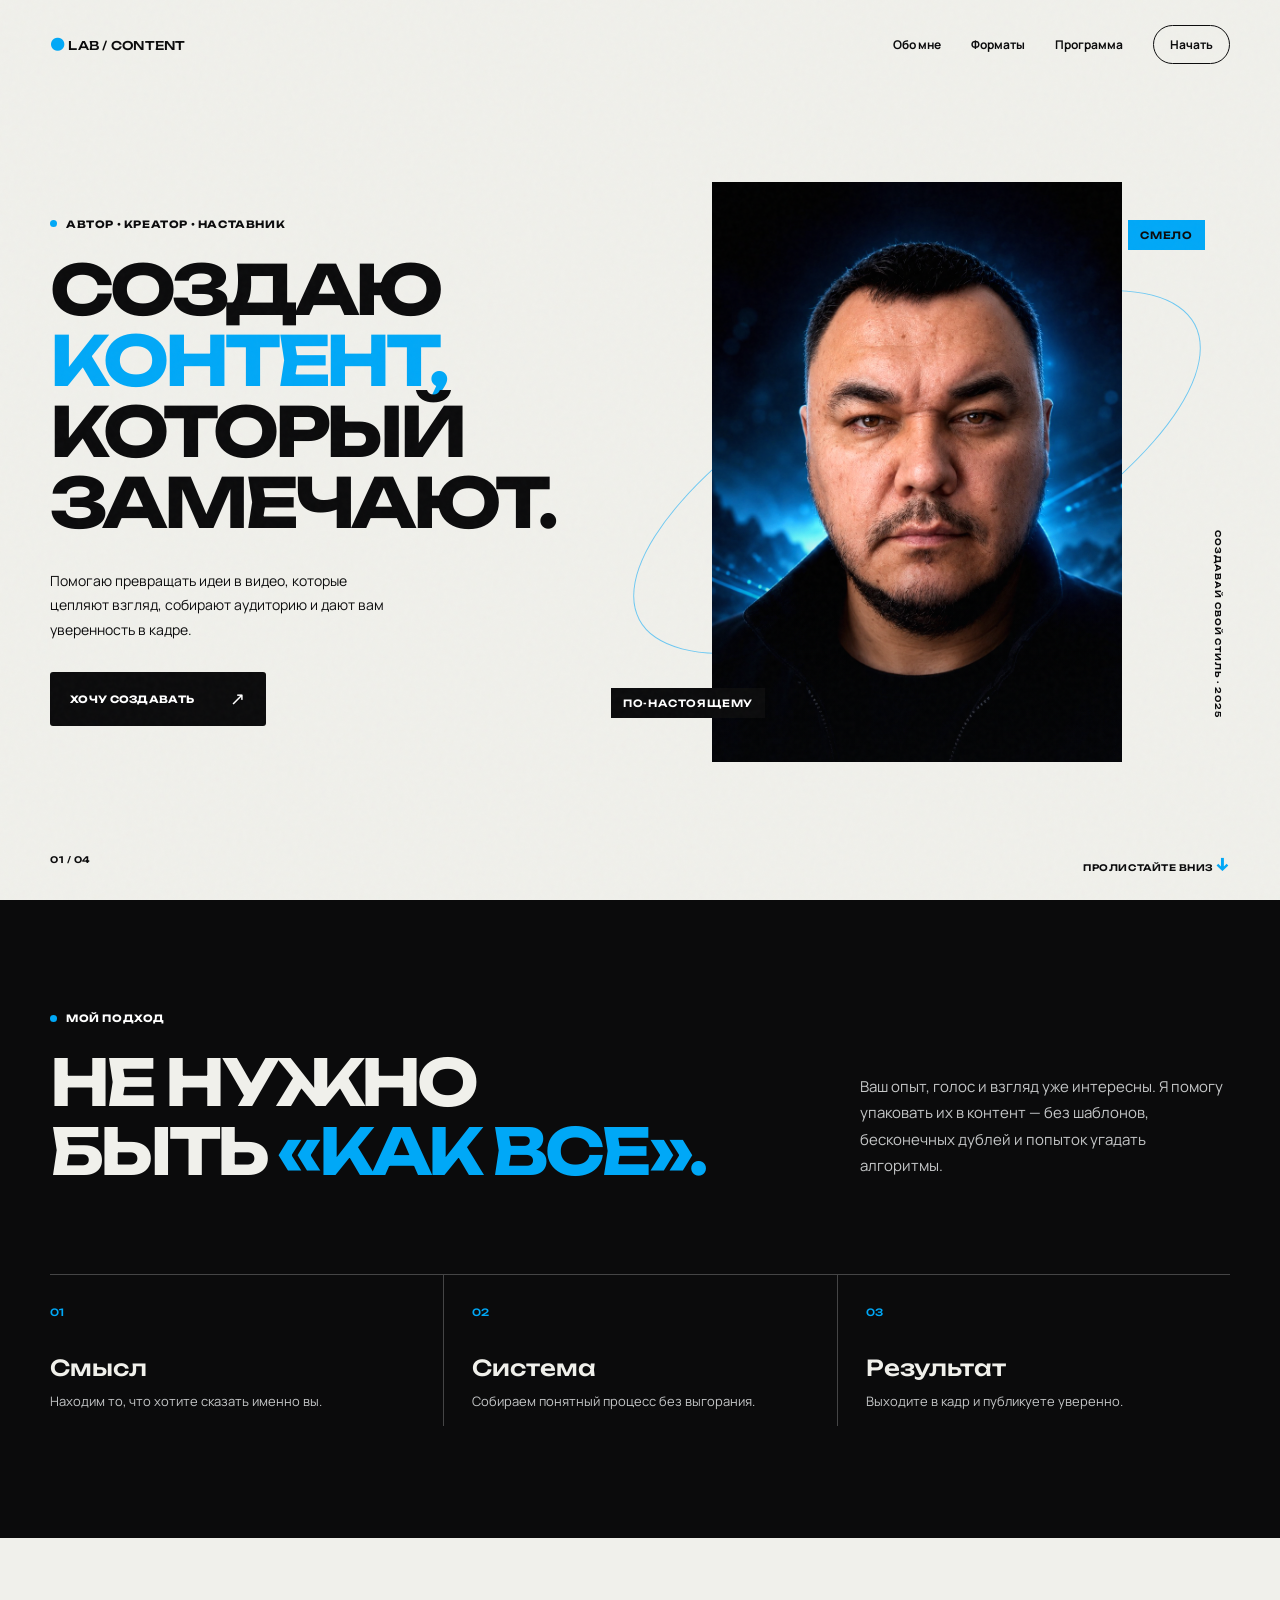
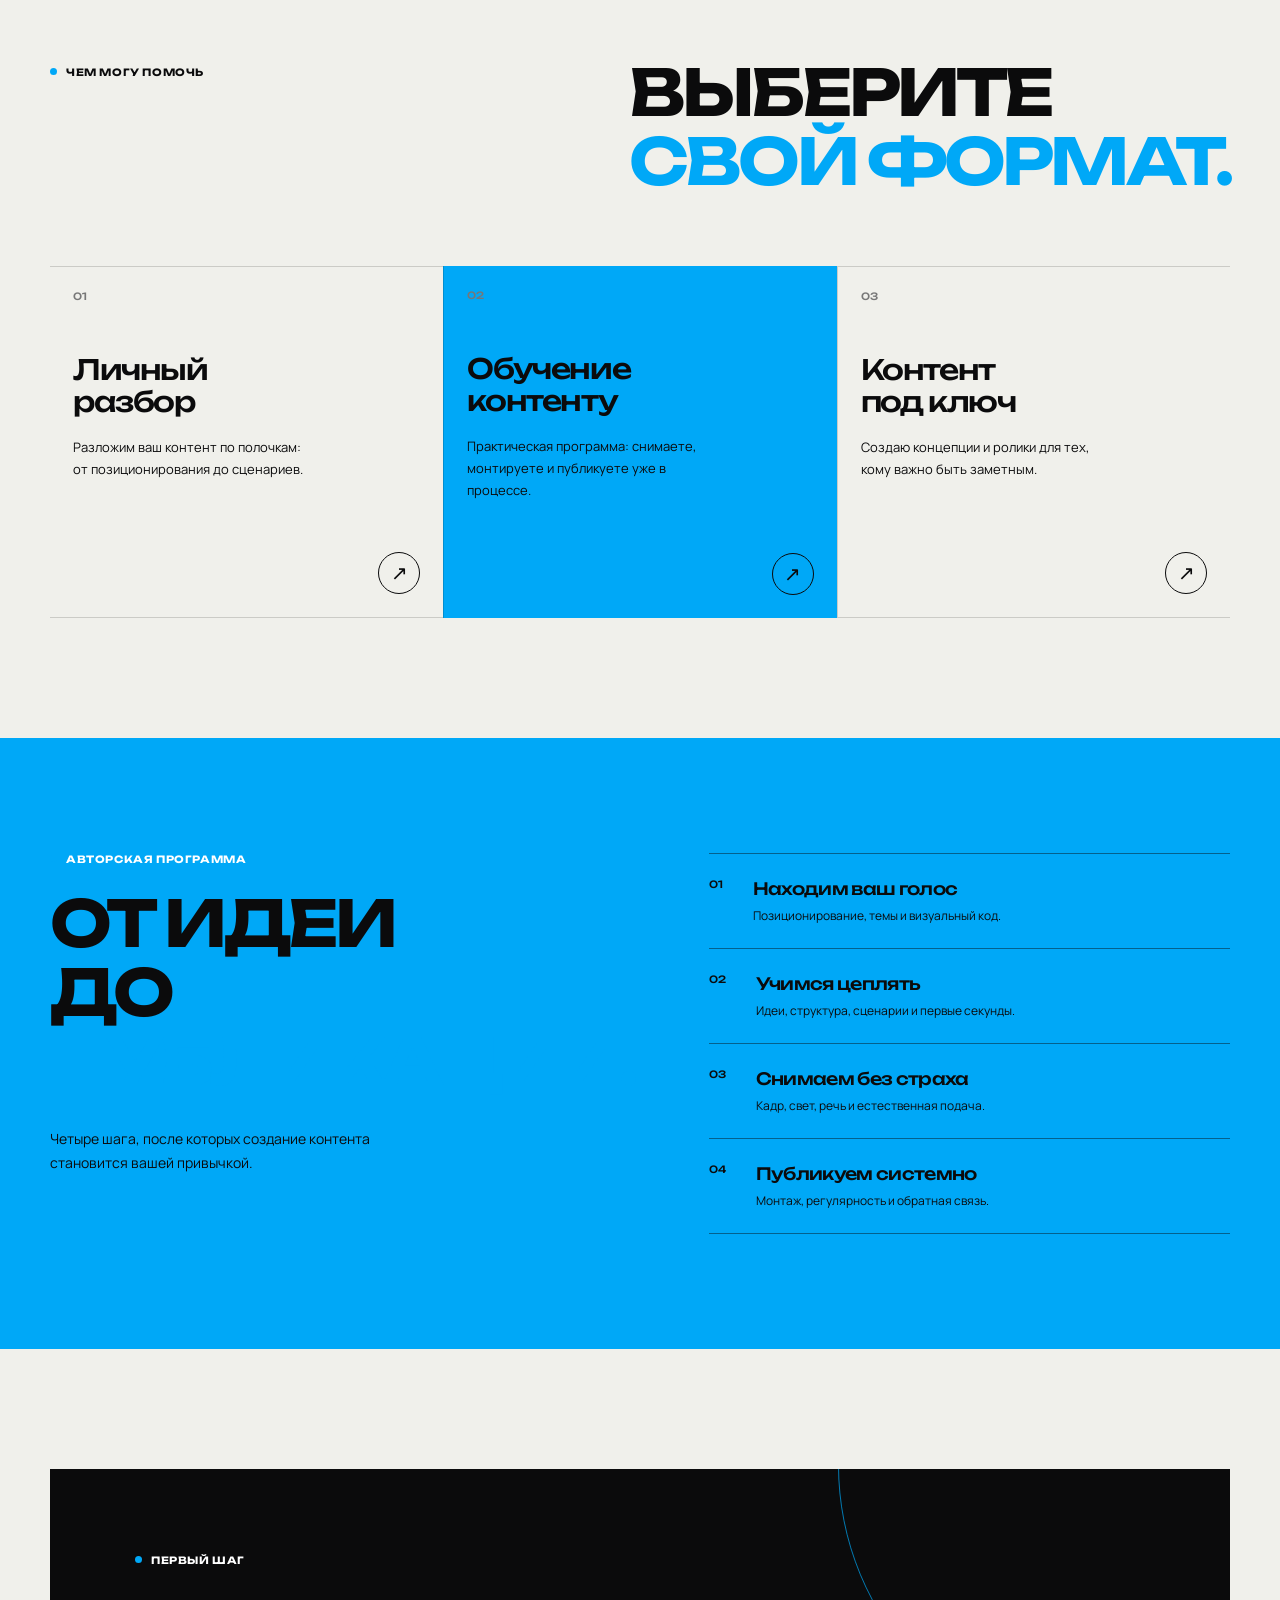
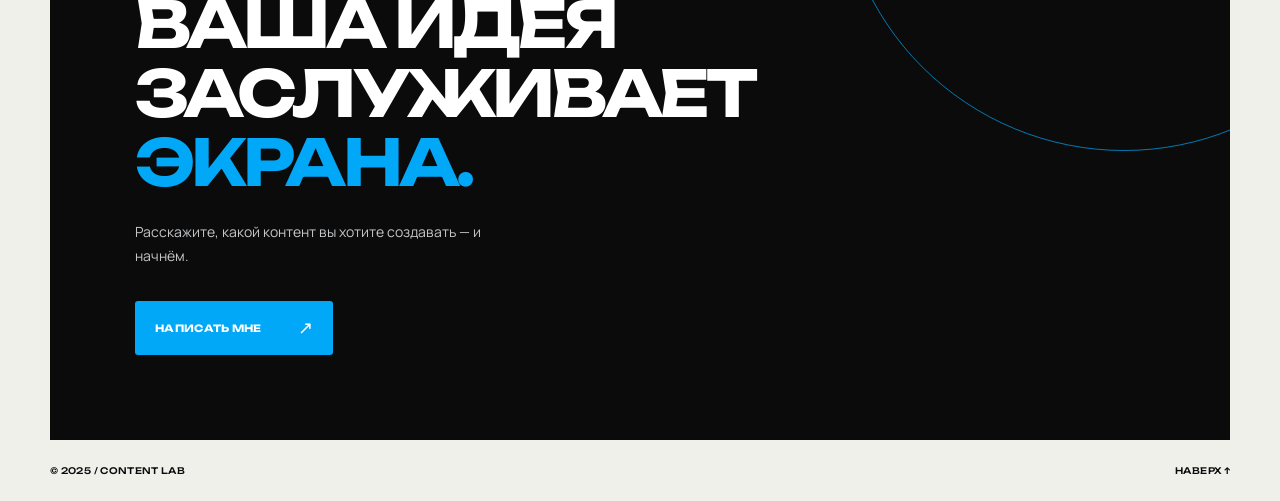
==== index.html @ 4e8f0f8f "Publish content creator landing page" ====
<!doctype html>
<html lang="ru">
  <head>
    <meta charset="UTF-8" />
    <meta name="viewport" content="width=device-width, initial-scale=1.0" />
    <meta name="description" content="Авторский контент и обучение созданию сильных видео." />
    <title>Создаю. Обучаю. Вдохновляю.</title>
    <link rel="preconnect" href="https://fonts.googleapis.com" />
    <link rel="preconnect" href="https://fonts.gstatic.com" crossorigin />
    <link href="https://fonts.googleapis.com/css2?family=Manrope:wght@400;500;600;700;800&family=Unbounded:wght@400;500;600;700&display=swap" rel="stylesheet" />
    <link rel="stylesheet" href="style.css" />
  </head>
  <body>
    <div class="grain"></div>
    <header class="header container">
      <a class="logo" href="#top" aria-label="На главную"><span>●</span> LAB / CONTENT</a>
      <button class="menu-toggle" aria-label="Открыть меню" aria-expanded="false"><i></i><i></i></button>
      <nav class="nav" aria-label="Основная навигация">
        <a href="#about">Обо мне</a>
        <a href="#format">Форматы</a>
        <a href="#program">Программа</a>
        <a class="nav-cta" href="#contact">Начать</a>
      </nav>
    </header>

    <main id="top">
      <section class="hero container">
        <div class="hero-copy reveal">
          <p class="eyebrow"><span></span> Автор • Креатор • Наставник</p>
          <h1>СОЗДАЮ<br /><em>КОНТЕНТ,</em><br />КОТОРЫЙ<br />ЗАМЕЧАЮТ.</h1>
          <p class="hero-description">Помогаю превращать идеи в видео, которые цепляют взгляд, собирают аудиторию и дают вам уверенность в кадре.</p>
          <a class="button" href="#contact">Хочу создавать <b>↗</b></a>
        </div>
        <div class="hero-visual reveal">
          <div class="orbit orbit-one"></div><div class="orbit orbit-two"></div>
          <div class="portrait-frame"><img src="assets/portrait.jpg" alt="Портрет автора курса" /></div>
          <div class="hero-tag tag-top">СМЕЛО</div>
          <div class="hero-tag tag-bottom">ПО-НАСТОЯЩЕМУ</div>
          <p class="vertical-note">СОЗДАВАЙ СВОЙ СТИЛЬ · 2025</p>
        </div>
        <div class="hero-bottom reveal"><span>01 / 04</span><span>ПРОЛИСТАЙТЕ ВНИЗ <b>↓</b></span></div>
      </section>

      <section class="statement" id="about">
        <div class="container">
          <p class="eyebrow light"><span></span> Мой подход</p>
          <div class="statement-grid">
            <h2>НЕ НУЖНО<br />БЫТЬ <i>«КАК ВСЕ».</i></h2>
            <p>Ваш опыт, голос и взгляд уже интересны. Я помогу упаковать их в контент — без шаблонов, бесконечных дублей и попыток угадать алгоритмы.</p>
          </div>
          <div class="values">
            <div><b>01</b><h3>Смысл</h3><p>Находим то, что хотите сказать именно вы.</p></div>
            <div><b>02</b><h3>Система</h3><p>Собираем понятный процесс без выгорания.</p></div>
            <div><b>03</b><h3>Результат</h3><p>Выходите в кадр и публикуете уверенно.</p></div>
          </div>
        </div>
      </section>

      <section class="formats container" id="format">
        <div class="section-heading reveal"><p class="eyebrow"><span></span> Чем могу помочь</p><h2>ВЫБЕРИТЕ<br /><i>СВОЙ ФОРМАТ.</i></h2></div>
        <div class="format-list">
          <article class="format-card reveal"><span>01</span><h3>Личный<br />разбор</h3><p>Разложим ваш контент по полочкам: от позиционирования до сценариев.</p><a href="#contact" aria-label="Узнать о личном разборе">↗</a></article>
          <article class="format-card featured reveal"><span>02</span><h3>Обучение<br />контенту</h3><p>Практическая программа: снимаете, монтируете и публикуете уже в процессе.</p><a href="#contact" aria-label="Узнать об обучении">↗</a></article>
          <article class="format-card reveal"><span>03</span><h3>Контент<br />под ключ</h3><p>Создаю концепции и ролики для тех, кому важно быть заметным.</p><a href="#contact" aria-label="Узнать о создании контента">↗</a></article>
        </div>
      </section>

      <section class="program" id="program">
        <div class="container program-wrap">
          <div class="program-title reveal"><p class="eyebrow light"><span></span> Авторская программа</p><h2>ОТ ИДЕИ<br />ДО <i>ПУБЛИКАЦИИ.</i></h2><p>Четыре шага, после которых создание контента становится вашей привычкой.</p></div>
          <ol class="steps reveal">
            <li><b>01</b><div><h3>Находим ваш голос</h3><p>Позиционирование, темы и визуальный код.</p></div></li>
            <li><b>02</b><div><h3>Учимся цеплять</h3><p>Идеи, структура, сценарии и первые секунды.</p></div></li>
            <li><b>03</b><div><h3>Снимаем без страха</h3><p>Кадр, свет, речь и естественная подача.</p></div></li>
            <li><b>04</b><div><h3>Публикуем системно</h3><p>Монтаж, регулярность и обратная связь.</p></div></li>
          </ol>
        </div>
      </section>

      <section class="contact container" id="contact">
        <div class="contact-card reveal">
          <p class="eyebrow light"><span></span> Первый шаг</p>
          <h2>ВАША ИДЕЯ<br />ЗАСЛУЖИВАЕТ<br /><i>ЭКРАНА.</i></h2>
          <p>Расскажите, какой контент вы хотите создавать — и начнём.</p>
          <a class="button button-light" href="mailto:hello@example.com?subject=Хочу%20создавать%20контент">Написать мне <b>↗</b></a>
        </div>
        <footer><span>© 2025 / CONTENT LAB</span><a href="#top">НАВЕРХ ↑</a></footer>
      </section>
    </main>
    <script src="script.js"></script>
  </body>
</html>
---- style.css ----
:root{--ink:#0b0b0c;--paper:#f0f0eb;--blue:#00a8f7;--line:rgba(11,11,12,.16)}*{box-sizing:border-box}html{scroll-behavior:smooth}body{margin:0;background:var(--paper);color:var(--ink);font-family:Manrope,Arial,sans-serif}.container{width:min(1180px,calc(100% - 56px));margin:auto}.grain{position:fixed;inset:0;pointer-events:none;opacity:.22;z-index:10;background-image:url("data:image/svg+xml,%3Csvg viewBox='0 0 180 180' xmlns='http://www.w3.org/2000/svg'%3E%3Cfilter id='n'%3E%3CfeTurbulence type='fractalNoise' baseFrequency='.9' numOctaves='4' stitchTiles='stitch'/%3E%3C/filter%3E%3Crect width='100%25' height='100%25' filter='url(%23n)' opacity='.12'/%3E%3C/svg%3E")}.header{height:88px;display:flex;align-items:center;justify-content:space-between;position:relative;z-index:5}.logo{font:500 12px Unbounded,sans-serif;letter-spacing:.02em;color:inherit;text-decoration:none}.logo span{color:var(--blue);font-size:18px;vertical-align:-1px}.nav{display:flex;align-items:center;gap:30px}.nav a{font-size:12px;color:var(--ink);text-decoration:none;font-weight:700}.nav-cta{border:1px solid var(--ink);padding:10px 16px;border-radius:50px}.menu-toggle{display:none}.hero{min-height:calc(100vh - 88px);position:relative;display:grid;grid-template-columns:.94fr 1.06fr;align-items:center;padding:50px 0 94px;overflow:hidden}.eyebrow{font:700 10px Unbounded,sans-serif;letter-spacing:.06em;margin:0 0 24px;text-transform:uppercase;display:flex;align-items:center;gap:9px}.eyebrow span{display:block;width:7px;height:7px;border-radius:50%;background:var(--blue)}h1,h2,h3,p{margin-top:0}h1,h2{font-family:Unbounded,sans-serif;letter-spacing:-.06em}h1{font-size:clamp(43px,5.35vw,79px);line-height:1.04;margin:0}em,i{font-style:normal;color:var(--blue)}.hero-description{max-width:350px;font-size:14px;line-height:1.75;margin:30px 0}.button{display:inline-flex;gap:36px;align-items:center;padding:16px 20px;border-radius:3px;background:var(--ink);color:white;text-decoration:none;text-transform:uppercase;font:700 10px Unbounded,sans-serif;letter-spacing:.03em;transition:transform .2s,background .2s}.button:hover{transform:translateY(-3px);background:var(--blue)}.button b{font-size:18px;font-family:Arial;font-weight:400}.hero-visual{height:min(640px,70vh);min-height:490px;position:relative;display:flex;justify-content:center;align-items:center}.portrait-frame{height:92%;width:min(410px,80%);position:relative;overflow:hidden;background:#0c1725;z-index:1}.portrait-frame:after{content:"";position:absolute;inset:0;background:linear-gradient(180deg,transparent 58%,rgba(7,9,13,.45))}.portrait-frame img{width:100%;height:100%;object-fit:cover;object-position:center top;filter:saturate(.98) contrast(1.06)}.orbit{position:absolute;border:1px solid rgba(0,168,247,.55);border-radius:50%;transform:rotate(-28deg)}.orbit-one{width:630px;height:240px}.orbit-two{width:520px;height:180px;transform:rotate(58deg);opacity:.5}.hero-tag{position:absolute;font:600 10px Unbounded,sans-serif;letter-spacing:.08em;padding:9px 12px;background:var(--blue);z-index:2}.tag-top{top:10%;right:4%}.tag-bottom{bottom:11%;left:1%;background:var(--ink);color:white}.vertical-note{writing-mode:vertical-rl;position:absolute;right:-1px;bottom:11%;font:600 8px Unbounded,sans-serif;letter-spacing:.12em}.hero-bottom{position:absolute;bottom:25px;left:0;right:0;display:flex;justify-content:space-between;font:600 9px Unbounded,sans-serif;letter-spacing:.06em}.hero-bottom b{color:var(--blue);font-size:17px}.statement{background:var(--ink);color:var(--paper);padding:112px 0}.light{color:white}.statement-grid{display:grid;grid-template-columns:1.35fr .65fr;align-items:end;gap:40px}.statement h2,.section-heading h2,.program h2,.contact h2{font-size:clamp(34px,5vw,68px);line-height:1.08;margin:0}.statement-grid>p{max-width:380px;font-size:15px;line-height:1.75;margin-bottom:7px;color:#c4c6c7}.values{display:grid;grid-template-columns:repeat(3,1fr);margin-top:88px;border-top:1px solid rgba(255,255,255,.24)}.values>div{padding:24px 28px 0 0}.values>div+div{border-left:1px solid rgba(255,255,255,.24);padding-left:28px}.values b{font:500 10px Unbounded,sans-serif;color:var(--blue)}.values h3{font:500 22px Unbounded,sans-serif;margin:33px 0 10px}.values p{font-size:13px;line-height:1.65;color:#c4c6c7}.formats{padding:120px 0}.section-heading{display:flex;justify-content:space-between;align-items:start}.section-heading .eyebrow{margin-top:8px}.format-list{display:grid;grid-template-columns:repeat(3,1fr);margin-top:70px;border-top:1px solid var(--line);border-bottom:1px solid var(--line)}.format-card{min-height:350px;padding:23px;display:flex;flex-direction:column;position:relative}.format-card+.format-card{border-left:1px solid var(--line)}.format-card span{font:500 10px Unbounded,sans-serif;color:#777}.format-card h3{font:500 28px Unbounded,sans-serif;line-height:1.16;margin:52px 0 17px;letter-spacing:-.05em}.format-card p{font-size:13px;line-height:1.7;max-width:245px}.format-card a{margin-top:auto;margin-left:auto;width:42px;height:42px;border:1px solid var(--ink);border-radius:50%;display:grid;place-items:center;color:inherit;text-decoration:none;font-size:20px;transition:.2s}.format-card a:hover{background:var(--blue);border-color:var(--blue);color:white}.format-card.featured{background:var(--blue);margin:-1px 0}.program{background:var(--blue);padding:115px 0}.program-wrap{display:grid;grid-template-columns:.8fr 1.2fr;gap:75px}.program-title>p:last-child{font-size:14px;line-height:1.7;max-width:380px;margin:31px 0 0}.steps{list-style:none;padding:0;margin:0;border-top:1px solid rgba(11,11,12,.45)}.steps li{display:flex;gap:30px;padding:24px 0;border-bottom:1px solid rgba(11,11,12,.45)}.steps b{font:500 10px Unbounded,sans-serif}.steps h3{font:500 17px Unbounded,sans-serif;margin:0 0 8px;letter-spacing:-.04em}.steps p{font-size:12px;margin:0}.contact{padding:120px 0 25px}.contact-card{background:var(--ink);color:white;padding:clamp(34px,7vw,85px);min-height:520px;position:relative;overflow:hidden}.contact-card:after{content:"";position:absolute;width:570px;height:570px;border:1px solid rgba(0,168,247,.7);border-radius:50%;right:-180px;top:-290px}.contact-card h2{position:relative;z-index:1;margin:0 0 23px}.contact-card>p:not(.eyebrow){position:relative;z-index:1;max-width:350px;color:#c4c6c7;font-size:14px;line-height:1.7}.button-light{position:relative;z-index:1;background:var(--blue);margin-top:19px}.button-light:hover{background:white;color:var(--ink)}footer{display:flex;justify-content:space-between;padding-top:25px;font:500 9px Unbounded,sans-serif;letter-spacing:.04em}footer a{color:inherit;text-decoration:none}.reveal{opacity:0;transform:translateY(18px);transition:opacity .7s ease,transform .7s ease}.reveal.visible{opacity:1;transform:none}
@media(max-width:750px){.container{width:min(100% - 36px,560px)}.header{height:70px}.nav{position:absolute;top:63px;right:0;padding:18px;background:var(--paper);display:none;flex-direction:column;align-items:stretch;gap:19px;border:1px solid var(--line)}.nav.open{display:flex}.menu-toggle{display:flex;width:39px;height:39px;border:1px solid var(--ink);background:transparent;border-radius:50%;align-items:center;justify-content:center;gap:4px;flex-direction:column}.menu-toggle i{width:14px;height:1px;background:var(--ink)}.hero{grid-template-columns:1fr;padding:37px 0 75px;gap:26px;min-height:auto}.hero-copy{position:relative;z-index:1}.hero-description{font-size:13px;margin:20px 0}.hero-visual{height:440px;min-height:0}.portrait-frame{width:82%;height:100%}.orbit-one{width:430px;height:180px}.orbit-two{width:370px;height:150px}.tag-top{top:4%;right:0}.tag-bottom{left:0;bottom:12%}.hero-bottom{bottom:19px}.statement{padding:70px 0}.statement-grid,.program-wrap{grid-template-columns:1fr;gap:25px}.values{grid-template-columns:1fr;margin-top:45px}.values>div,.values>div+div{padding:20px 0;border-left:0;border-bottom:1px solid rgba(255,255,255,.24)}.values h3{margin:17px 0 6px}.formats{padding:75px 0}.section-heading{display:block}.format-list{grid-template-columns:1fr;margin-top:38px}.format-card{min-height:270px}.format-card+.format-card{border-left:0;border-top:1px solid var(--line)}.format-card h3{margin:32px 0 12px}.program{padding:75px 0}.program-wrap{gap:45px}.contact{padding:75px 0 22px}.contact-card{min-height:460px;padding:38px 27px}.contact-card:after{right:-280px;top:-265px}footer{font-size:7px}.vertical-note{right:-4px}.eyebrow{font-size:8px}}
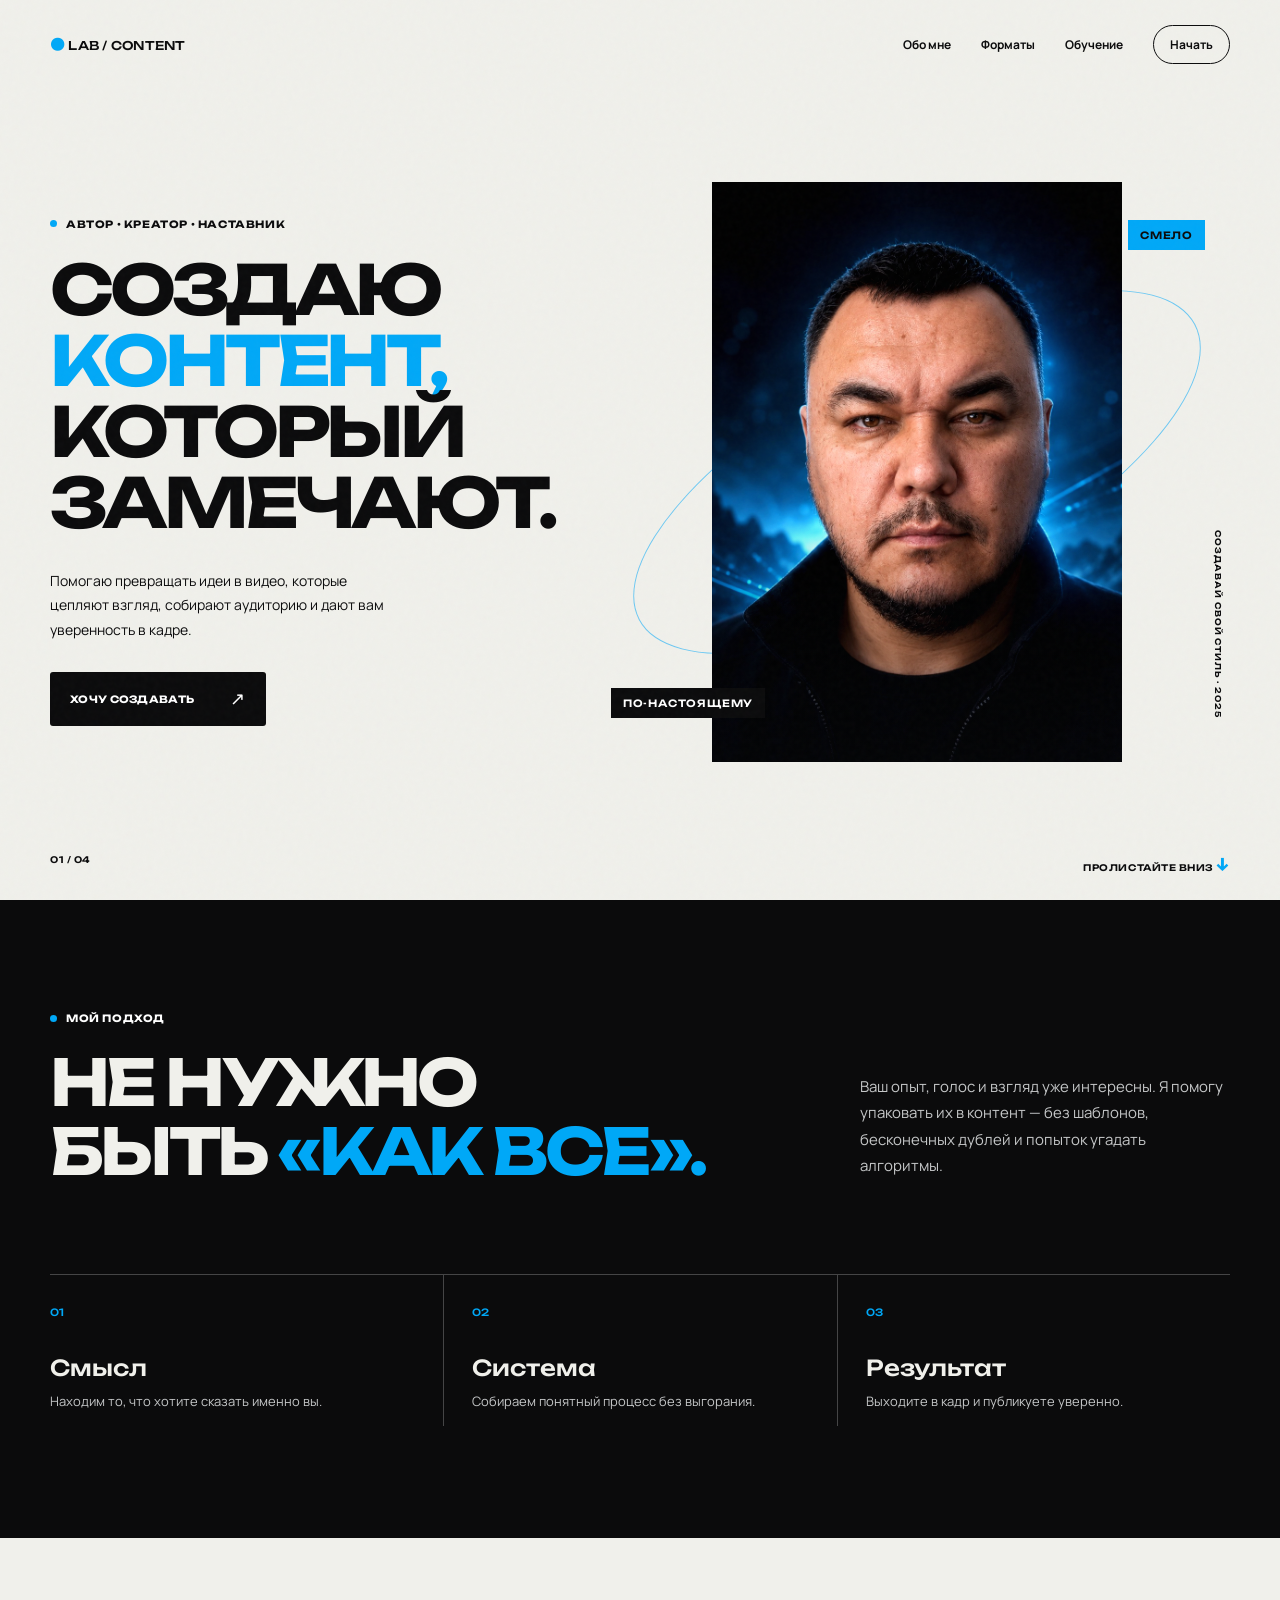
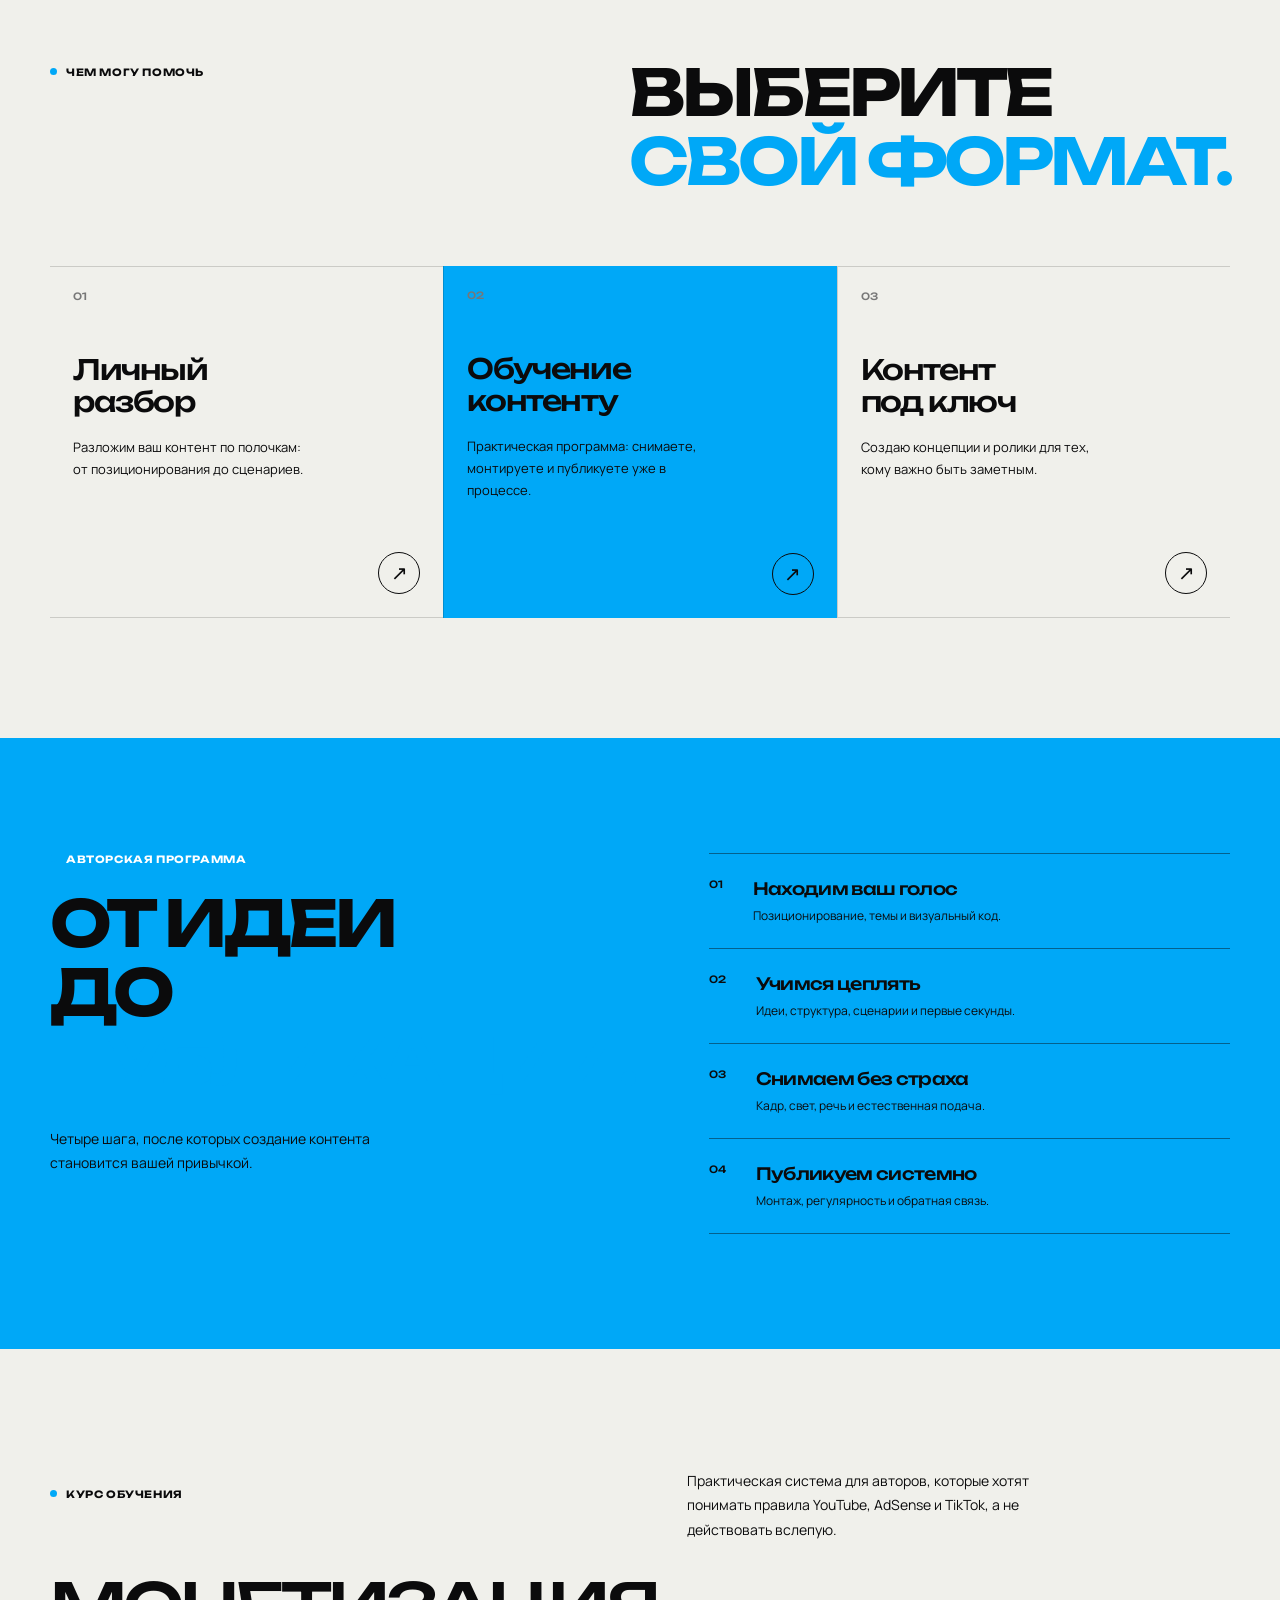
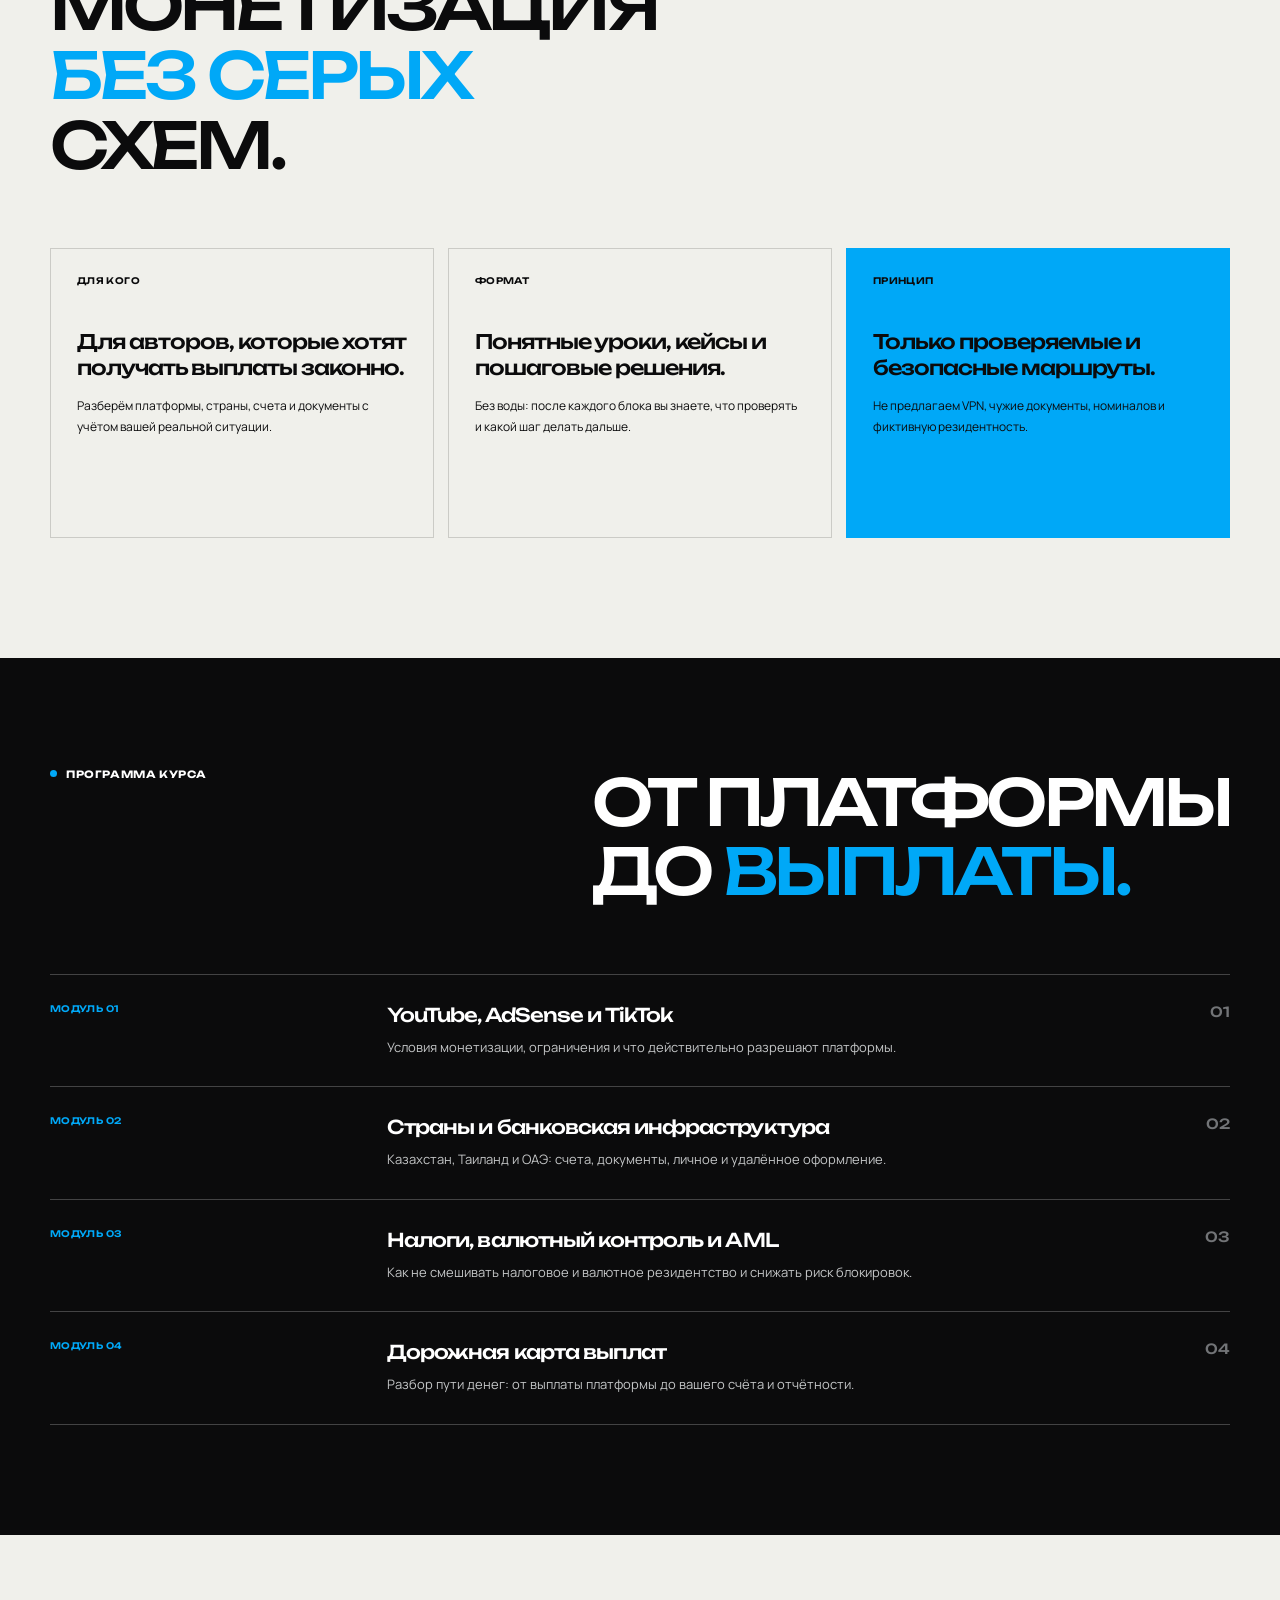
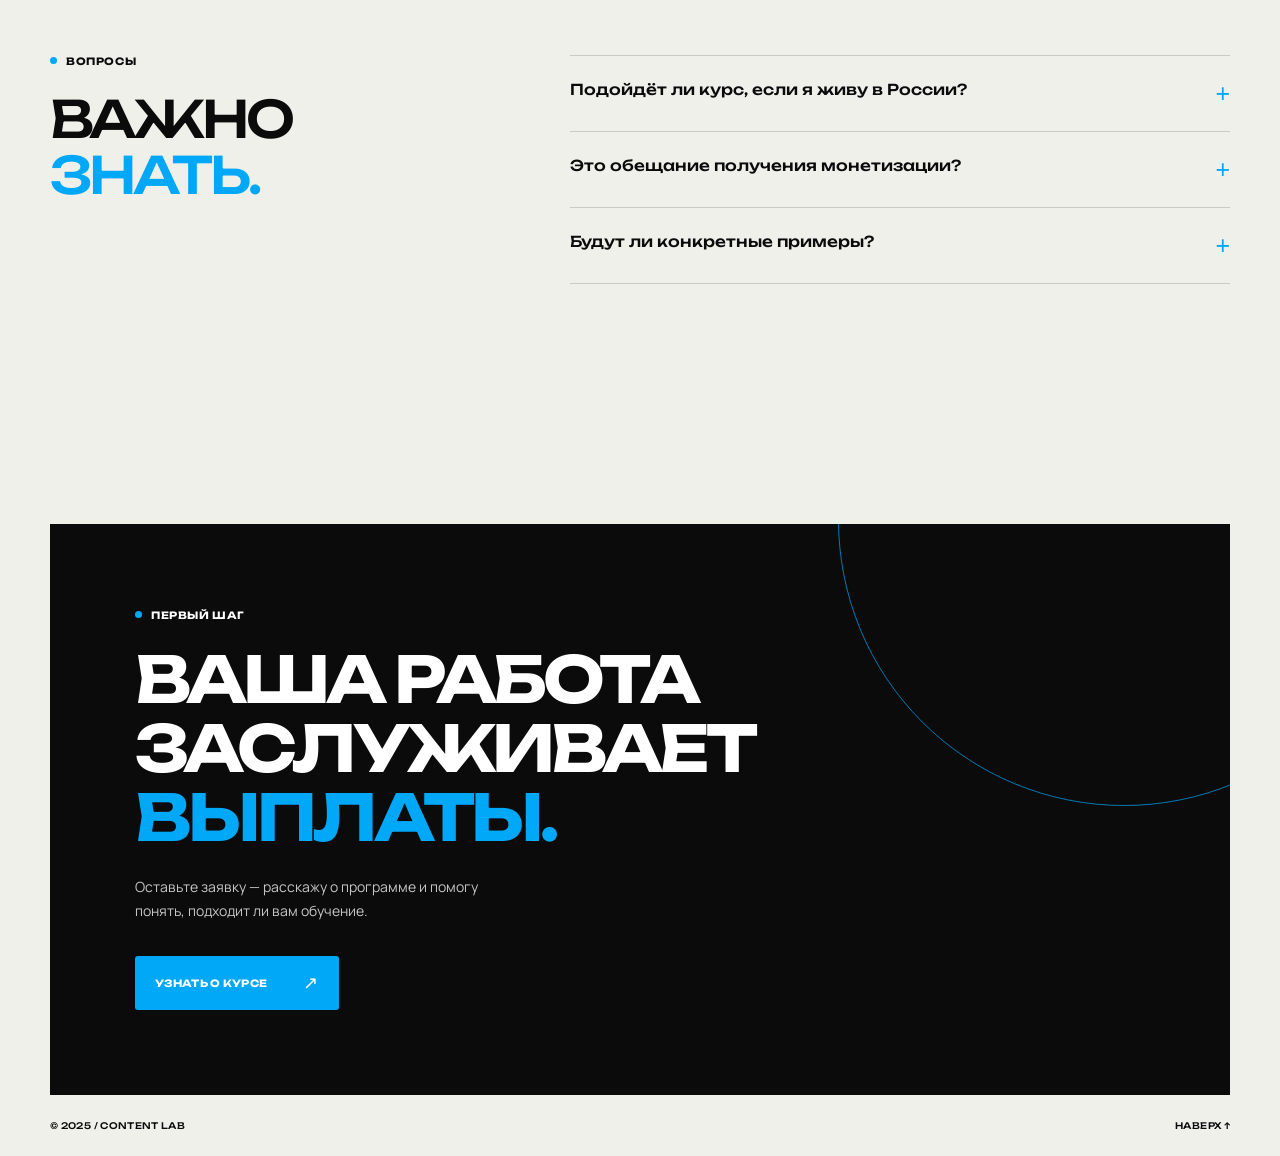
==== commit 29fc0743: "Add course curriculum sections" ====
--- a/index.html
+++ b/index.html
@@ -9,6 +9,7 @@
     <link rel="preconnect" href="https://fonts.gstatic.com" crossorigin />
     <link href="https://fonts.googleapis.com/css2?family=Manrope:wght@400;500;600;700;800&family=Unbounded:wght@400;500;600;700&display=swap" rel="stylesheet" />
     <link rel="stylesheet" href="style.css" />
+    <link rel="stylesheet" href="course.css" />
   </head>
   <body>
     <div class="grain"></div>
@@ -18,7 +19,7 @@
       <nav class="nav" aria-label="Основная навигация">
         <a href="#about">Обо мне</a>
         <a href="#format">Форматы</a>
-        <a href="#program">Программа</a>
+        <a href="#learning">Обучение</a>
         <a class="nav-cta" href="#contact">Начать</a>
       </nav>
     </header>
@@ -77,12 +78,34 @@
         </div>
       </section>
 
+      <section class="learning container" id="learning">
+        <div class="learning-intro reveal"><p class="eyebrow"><span></span> Курс обучения</p><h2>МОНЕТИЗАЦИЯ<br /><i>БЕЗ СЕРЫХ</i><br />СХЕМ.</h2><p>Практическая система для авторов, которые хотят понимать правила YouTube, AdSense и TikTok, а не действовать вслепую.</p></div>
+        <div class="learning-grid">
+          <article class="learning-card reveal"><span>ДЛЯ КОГО</span><h3>Для авторов, которые хотят получать выплаты законно.</h3><p>Разберём платформы, страны, счета и документы с учётом вашей реальной ситуации.</p></article>
+          <article class="learning-card reveal"><span>ФОРМАТ</span><h3>Понятные уроки, кейсы и пошаговые решения.</h3><p>Без воды: после каждого блока вы знаете, что проверять и какой шаг делать дальше.</p></article>
+          <article class="learning-card accent reveal"><span>ПРИНЦИП</span><h3>Только проверяемые и безопасные маршруты.</h3><p>Не предлагаем VPN, чужие документы, номиналов и фиктивную резидентность.</p></article>
+        </div>
+      </section>
+
+      <section class="modules"><div class="container"><div class="modules-head reveal"><p class="eyebrow light"><span></span> Программа курса</p><h2>ОТ ПЛАТФОРМЫ<br />ДО <i>ВЫПЛАТЫ.</i></h2></div><div class="modules-list reveal">
+        <article><b>МОДУЛЬ 01</b><div><h3>YouTube, AdSense и TikTok</h3><p>Условия монетизации, ограничения и что действительно разрешают платформы.</p></div><span>01</span></article>
+        <article><b>МОДУЛЬ 02</b><div><h3>Страны и банковская инфраструктура</h3><p>Казахстан, Таиланд и ОАЭ: счета, документы, личное и удалённое оформление.</p></div><span>02</span></article>
+        <article><b>МОДУЛЬ 03</b><div><h3>Налоги, валютный контроль и AML</h3><p>Как не смешивать налоговое и валютное резидентство и снижать риск блокировок.</p></div><span>03</span></article>
+        <article><b>МОДУЛЬ 04</b><div><h3>Дорожная карта выплат</h3><p>Разбор пути денег: от выплаты платформы до вашего счёта и отчётности.</p></div><span>04</span></article>
+      </div></div></section>
+
+      <section class="faq container"><div class="faq-head reveal"><p class="eyebrow"><span></span> Вопросы</p><h2>ВАЖНО<br /><i>ЗНАТЬ.</i></h2></div><div class="faq-list reveal">
+        <details><summary>Подойдёт ли курс, если я живу в России?<b>+</b></summary><p>Да. Отдельно рассматриваем требования российских налоговых и валютных правил, а также законные зарубежные варианты.</p></details>
+        <details><summary>Это обещание получения монетизации?<b>+</b></summary><p>Нет. Решение о доступе к программам принимает платформа. Курс даёт проверенную систему выбора и оформления законной инфраструктуры.</p></details>
+        <details><summary>Будут ли конкретные примеры?<b>+</b></summary><p>Да: разберём практический путь выплаты, комиссии, налоги, требования банков и точки контроля рисков.</p></details>
+      </div></section>
+
       <section class="contact container" id="contact">
         <div class="contact-card reveal">
           <p class="eyebrow light"><span></span> Первый шаг</p>
-          <h2>ВАША ИДЕЯ<br />ЗАСЛУЖИВАЕТ<br /><i>ЭКРАНА.</i></h2>
-          <p>Расскажите, какой контент вы хотите создавать — и начнём.</p>
-          <a class="button button-light" href="mailto:hello@example.com?subject=Хочу%20создавать%20контент">Написать мне <b>↗</b></a>
+          <h2>ВАША РАБОТА<br />ЗАСЛУЖИВАЕТ<br /><i>ВЫПЛАТЫ.</i></h2>
+          <p>Оставьте заявку — расскажу о программе и помогу понять, подходит ли вам обучение.</p>
+          <a class="button button-light" href="mailto:hello@example.com?subject=Хочу%20на%20курс">Узнать о курсе <b>↗</b></a>
         </div>
         <footer><span>© 2025 / CONTENT LAB</span><a href="#top">НАВЕРХ ↑</a></footer>
       </section>
--- a/course.css
+++ b/course.css
@@ -0,0 +1 @@
+.learning{padding:120px 0}.learning-intro{display:grid;grid-template-columns:1fr 1fr;gap:30px}.learning-intro h2{grid-row:2;font:500 clamp(34px,5vw,68px)/1.08 Unbounded,sans-serif;letter-spacing:-.06em;margin:0}.learning-intro>p:last-child{align-self:end;max-width:390px;font-size:14px;line-height:1.75;margin:0}.learning-grid{display:grid;grid-template-columns:repeat(3,1fr);gap:14px;margin-top:68px}.learning-card{padding:26px;min-height:290px;border:1px solid var(--line);display:flex;flex-direction:column}.learning-card span,.modules-list article>b{font:600 9px Unbounded,sans-serif;letter-spacing:.04em}.learning-card h3{font:500 20px/1.32 Unbounded,sans-serif;letter-spacing:-.05em;margin:43px 0 15px}.learning-card p{font-size:12px;line-height:1.7;margin:0}.learning-card.accent{background:var(--blue);border-color:var(--blue)}.modules{padding:110px 0;background:var(--ink);color:white}.modules-head{display:flex;align-items:start;justify-content:space-between}.modules-head h2{font:500 clamp(34px,5vw,68px)/1.08 Unbounded,sans-serif;letter-spacing:-.06em;margin:0}.modules-list{margin-top:68px;border-top:1px solid rgba(255,255,255,.23)}.modules-list article{display:grid;grid-template-columns:.55fr 1.25fr .2fr;gap:28px;padding:28px 0;border-bottom:1px solid rgba(255,255,255,.23)}.modules-list article>b{color:var(--blue)}.modules-list h3{font:500 19px Unbounded,sans-serif;letter-spacing:-.05em;margin:0 0 10px}.modules-list p{font-size:13px;line-height:1.65;color:#c4c6c7;margin:0}.modules-list article>span{font:500 14px Unbounded,sans-serif;color:#727477;text-align:right}.faq{padding:120px 0;display:grid;grid-template-columns:.8fr 1.2fr;gap:80px}.faq-head h2{font:500 clamp(31px,4vw,55px)/1.1 Unbounded,sans-serif;letter-spacing:-.06em;margin:0}.faq-list{border-top:1px solid var(--line)}.faq details{border-bottom:1px solid var(--line);padding:23px 0}.faq summary{cursor:pointer;list-style:none;display:flex;justify-content:space-between;gap:15px;font:500 15px/1.45 Unbounded,sans-serif}.faq summary::-webkit-details-marker{display:none}.faq summary b{font:400 25px Arial;color:var(--blue);transition:transform .2s}.faq details[open] summary b{transform:rotate(45deg)}.faq details p{font-size:13px;line-height:1.7;max-width:530px;margin:16px 35px 2px 0}@media(max-width:750px){.learning,.faq{padding:75px 0}.learning-intro,.faq{grid-template-columns:1fr;gap:25px}.learning-grid{grid-template-columns:1fr;margin-top:38px}.learning-card{min-height:230px}.modules{padding:75px 0}.modules-head{display:block}.modules-list{margin-top:38px}.modules-list article{grid-template-columns:1fr 28px;gap:12px}.modules-list article>b{grid-column:1/-1}.modules-list article>span{grid-column:2;grid-row:2;text-align:right}.modules-list h3{font-size:16px}.faq-list{margin-top:14px}.faq summary{font-size:13px}}
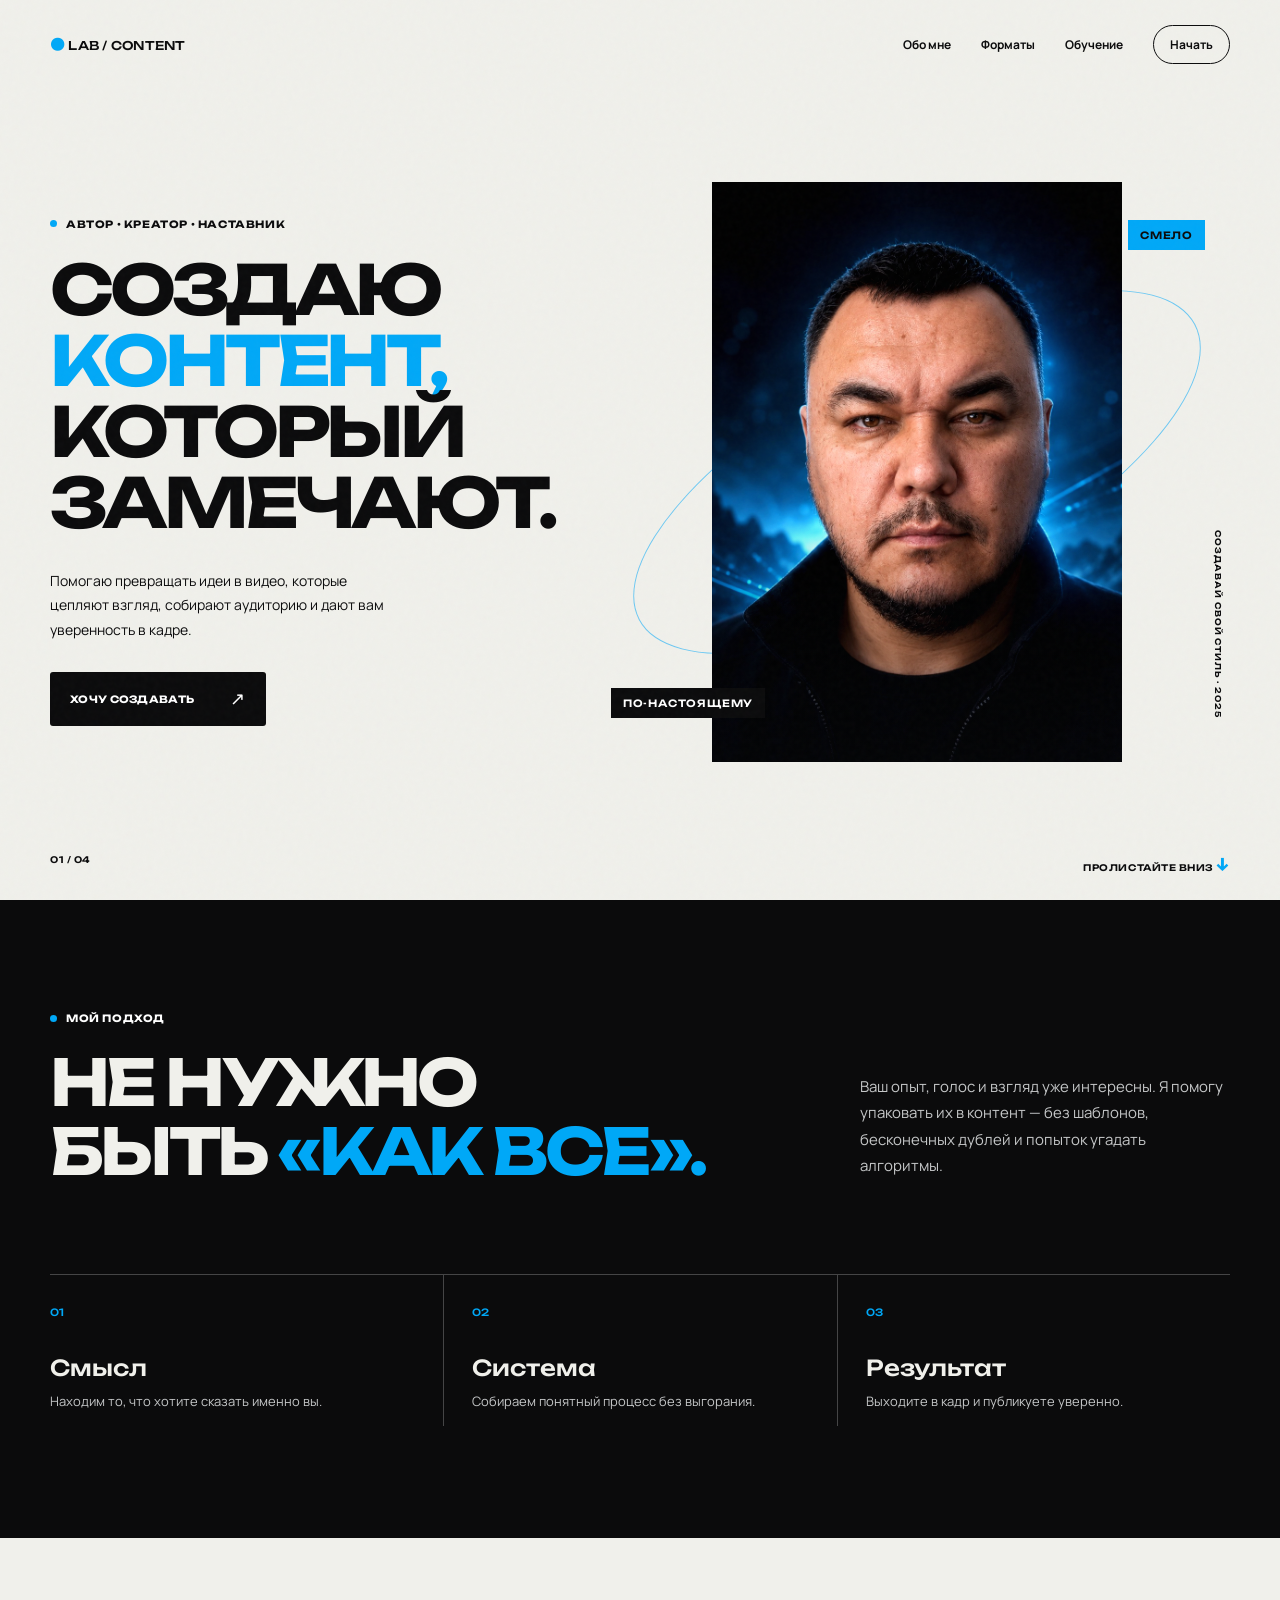
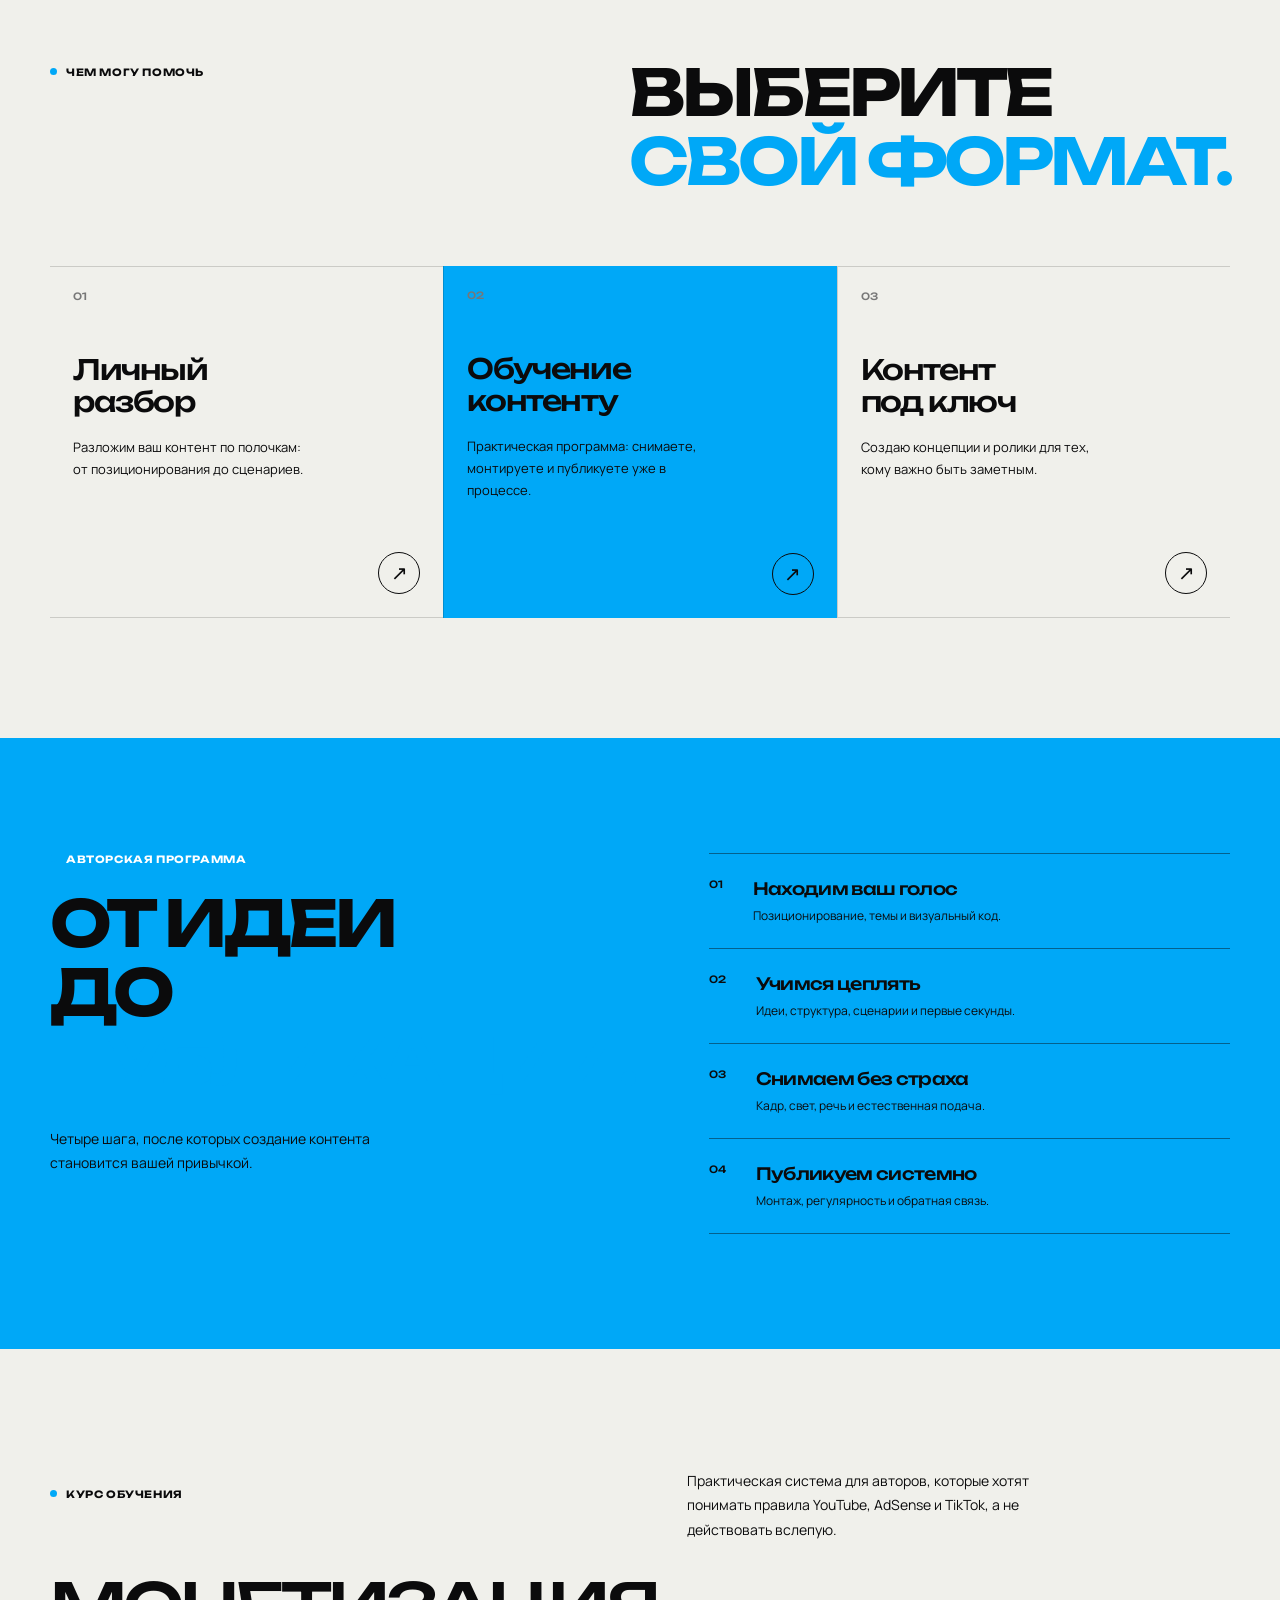
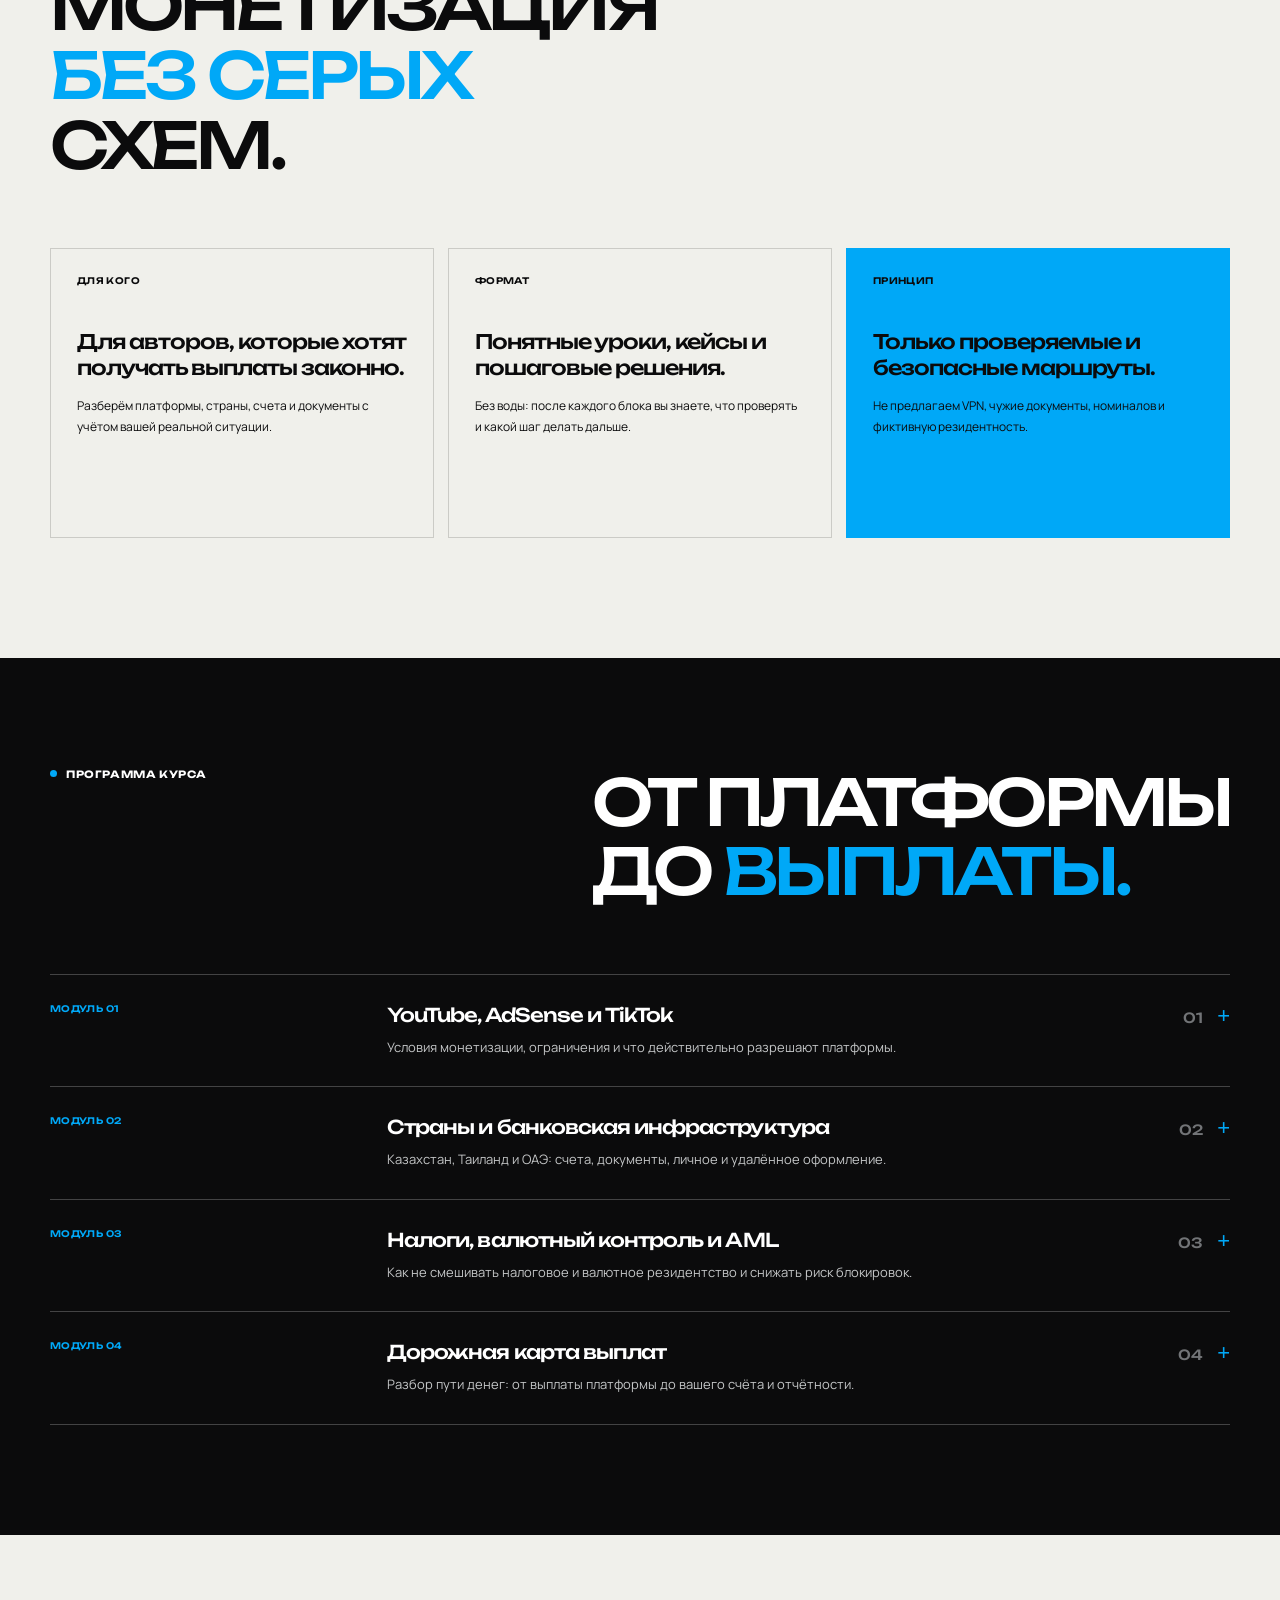
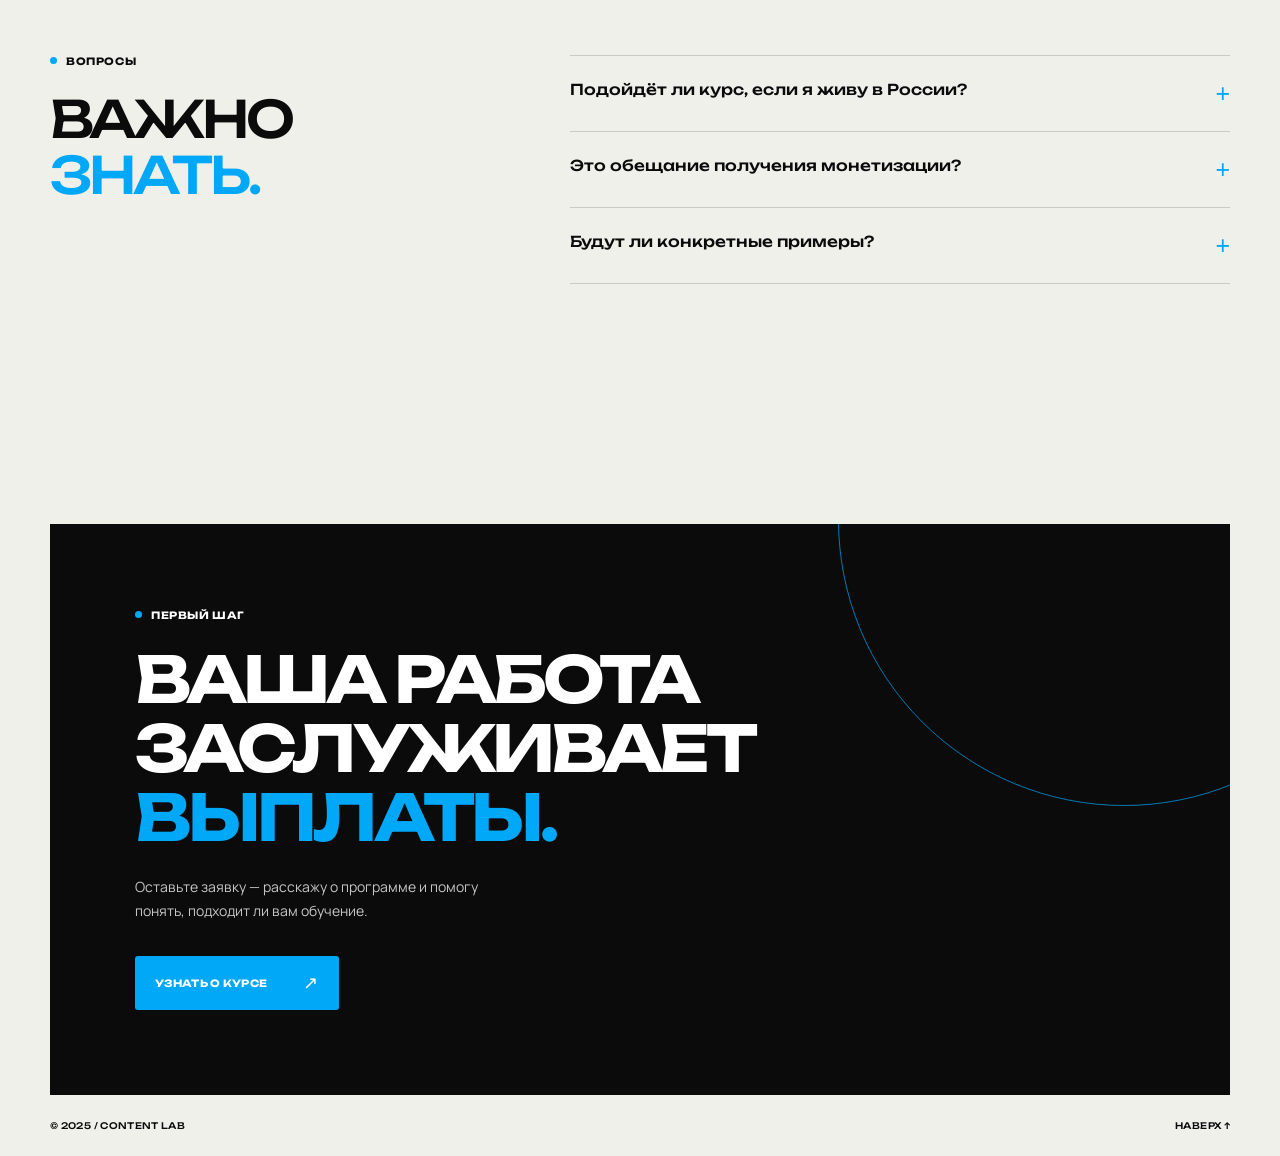
==== commit 2cc410a2: "Make course modules interactive" ====
--- a/index.html
+++ b/index.html
@@ -88,10 +88,10 @@
       </section>
 
       <section class="modules"><div class="container"><div class="modules-head reveal"><p class="eyebrow light"><span></span> Программа курса</p><h2>ОТ ПЛАТФОРМЫ<br />ДО <i>ВЫПЛАТЫ.</i></h2></div><div class="modules-list reveal">
-        <article><b>МОДУЛЬ 01</b><div><h3>YouTube, AdSense и TikTok</h3><p>Условия монетизации, ограничения и что действительно разрешают платформы.</p></div><span>01</span></article>
-        <article><b>МОДУЛЬ 02</b><div><h3>Страны и банковская инфраструктура</h3><p>Казахстан, Таиланд и ОАЭ: счета, документы, личное и удалённое оформление.</p></div><span>02</span></article>
-        <article><b>МОДУЛЬ 03</b><div><h3>Налоги, валютный контроль и AML</h3><p>Как не смешивать налоговое и валютное резидентство и снижать риск блокировок.</p></div><span>03</span></article>
-        <article><b>МОДУЛЬ 04</b><div><h3>Дорожная карта выплат</h3><p>Разбор пути денег: от выплаты платформы до вашего счёта и отчётности.</p></div><span>04</span></article>
+        <details class="module-item"><summary><b>МОДУЛЬ 01</b><div><h3>YouTube, AdSense и TikTok</h3><p>Условия монетизации, ограничения и что действительно разрешают платформы.</p></div><span>01 <i>+</i></span></summary><div class="module-detail"><p>Разбираем критерии программ, настройку аккаунтов, связь между каналом и выплатами, а также ситуации, в которых страна счёта не равна стране доступа к программе.</p><ul><li>Требования YouTube Partner Program</li><li>Логика выплат AdSense</li><li>Правила TikTok Creator Rewards</li></ul><a href="#contact">Хочу этот модуль ↗</a></div></details>
+        <details class="module-item"><summary><b>МОДУЛЬ 02</b><div><h3>Страны и банковская инфраструктура</h3><p>Казахстан, Таиланд и ОАЭ: счета, документы, личное и удалённое оформление.</p></div><span>02 <i>+</i></span></summary><div class="module-detail"><p>Сравниваем сценарии по странам: какие документы нужны, где требуется личное присутствие, как устроены банковские переводы и какие вопросы обязательно задать банку.</p><ul><li>Счета для физлиц, ИП и компаний</li><li>KYC: документы и подтверждение происхождения денег</li><li>Комиссии и входящие переводы</li></ul><a href="#contact">Хочу этот модуль ↗</a></div></details>
+        <details class="module-item"><summary><b>МОДУЛЬ 03</b><div><h3>Налоги, валютный контроль и AML</h3><p>Как не смешивать налоговое и валютное резидентство и снижать риск блокировок.</p></div><span>03 <i>+</i></span></summary><div class="module-detail"><p>Строим безопасный процесс: какие данные сохранять, когда возникают обязательства перед ФНС и почему банки задают вопросы о происхождении выплат.</p><ul><li>Налоговое и валютное резидентство</li><li>Уведомления и отчётность по зарубежным счетам</li><li>AML-проверки и типичные причины блокировок</li></ul><a href="#contact">Хочу этот модуль ↗</a></div></details>
+        <details class="module-item"><summary><b>МОДУЛЬ 04</b><div><h3>Дорожная карта выплат</h3><p>Разбор пути денег: от выплаты платформы до вашего счёта и отчётности.</p></div><span>04 <i>+</i></span></summary><div class="module-detail"><p>Собираем вашу персональную карту действий и разбираем пример выплаты: комиссия платформы, банк, налоговые обязательства и подтверждающие документы.</p><ul><li>Путь выплаты от платформы до счёта</li><li>Расчёт комиссий и итоговой суммы</li><li>Финальный чек-лист перед стартом</li></ul><a href="#contact">Хочу этот модуль ↗</a></div></details>
       </div></div></section>
 
       <section class="faq container"><div class="faq-head reveal"><p class="eyebrow"><span></span> Вопросы</p><h2>ВАЖНО<br /><i>ЗНАТЬ.</i></h2></div><div class="faq-list reveal">
--- a/course.css
+++ b/course.css
@@ -1 +1,2 @@
 .learning{padding:120px 0}.learning-intro{display:grid;grid-template-columns:1fr 1fr;gap:30px}.learning-intro h2{grid-row:2;font:500 clamp(34px,5vw,68px)/1.08 Unbounded,sans-serif;letter-spacing:-.06em;margin:0}.learning-intro>p:last-child{align-self:end;max-width:390px;font-size:14px;line-height:1.75;margin:0}.learning-grid{display:grid;grid-template-columns:repeat(3,1fr);gap:14px;margin-top:68px}.learning-card{padding:26px;min-height:290px;border:1px solid var(--line);display:flex;flex-direction:column}.learning-card span,.modules-list article>b{font:600 9px Unbounded,sans-serif;letter-spacing:.04em}.learning-card h3{font:500 20px/1.32 Unbounded,sans-serif;letter-spacing:-.05em;margin:43px 0 15px}.learning-card p{font-size:12px;line-height:1.7;margin:0}.learning-card.accent{background:var(--blue);border-color:var(--blue)}.modules{padding:110px 0;background:var(--ink);color:white}.modules-head{display:flex;align-items:start;justify-content:space-between}.modules-head h2{font:500 clamp(34px,5vw,68px)/1.08 Unbounded,sans-serif;letter-spacing:-.06em;margin:0}.modules-list{margin-top:68px;border-top:1px solid rgba(255,255,255,.23)}.modules-list article{display:grid;grid-template-columns:.55fr 1.25fr .2fr;gap:28px;padding:28px 0;border-bottom:1px solid rgba(255,255,255,.23)}.modules-list article>b{color:var(--blue)}.modules-list h3{font:500 19px Unbounded,sans-serif;letter-spacing:-.05em;margin:0 0 10px}.modules-list p{font-size:13px;line-height:1.65;color:#c4c6c7;margin:0}.modules-list article>span{font:500 14px Unbounded,sans-serif;color:#727477;text-align:right}.faq{padding:120px 0;display:grid;grid-template-columns:.8fr 1.2fr;gap:80px}.faq-head h2{font:500 clamp(31px,4vw,55px)/1.1 Unbounded,sans-serif;letter-spacing:-.06em;margin:0}.faq-list{border-top:1px solid var(--line)}.faq details{border-bottom:1px solid var(--line);padding:23px 0}.faq summary{cursor:pointer;list-style:none;display:flex;justify-content:space-between;gap:15px;font:500 15px/1.45 Unbounded,sans-serif}.faq summary::-webkit-details-marker{display:none}.faq summary b{font:400 25px Arial;color:var(--blue);transition:transform .2s}.faq details[open] summary b{transform:rotate(45deg)}.faq details p{font-size:13px;line-height:1.7;max-width:530px;margin:16px 35px 2px 0}@media(max-width:750px){.learning,.faq{padding:75px 0}.learning-intro,.faq{grid-template-columns:1fr;gap:25px}.learning-grid{grid-template-columns:1fr;margin-top:38px}.learning-card{min-height:230px}.modules{padding:75px 0}.modules-head{display:block}.modules-list{margin-top:38px}.modules-list article{grid-template-columns:1fr 28px;gap:12px}.modules-list article>b{grid-column:1/-1}.modules-list article>span{grid-column:2;grid-row:2;text-align:right}.modules-list h3{font-size:16px}.faq-list{margin-top:14px}.faq summary{font-size:13px}}
+.modules-list .module-item{border-bottom:1px solid rgba(255,255,255,.23);padding:0}.module-item summary{list-style:none;cursor:pointer;display:grid;grid-template-columns:.55fr 1.25fr .2fr;gap:28px;padding:28px 0}.module-item summary::-webkit-details-marker{display:none}.module-item summary>b{font:600 9px Unbounded,sans-serif;letter-spacing:.04em;color:var(--blue)}.module-item summary h3{font:500 19px Unbounded,sans-serif;letter-spacing:-.05em;margin:0 0 10px}.module-item summary p{font-size:13px;line-height:1.65;color:#c4c6c7;margin:0}.module-item summary>span{font:500 14px Unbounded,sans-serif;color:#727477;text-align:right}.module-item summary i{display:inline-block;font:400 22px Arial;color:var(--blue);margin-left:10px;transition:transform .2s}.module-item[open] summary i{transform:rotate(45deg)}.module-detail{margin:0 0 28px;padding:23px 28px 24px calc(35.5% + 8px);background:rgba(255,255,255,.05)}.module-detail p{max-width:600px;font-size:13px;line-height:1.7;color:#e2e2e2}.module-detail ul{margin:18px 0;padding:0;list-style:none;display:grid;gap:7px;font-size:12px;color:#c4c6c7}.module-detail li:before{content:'—';color:var(--blue);margin-right:8px}.module-detail a{display:inline-block;margin-top:6px;color:var(--blue);font:600 10px Unbounded,sans-serif;text-decoration:none}@media(max-width:750px){.module-item summary{grid-template-columns:1fr 52px;gap:12px}.module-item summary>b{grid-column:1/-1}.module-item summary>span{grid-column:2;grid-row:2}.module-item summary h3{font-size:16px}.module-detail{padding:18px;margin:0 0 18px}.module-detail p{font-size:12px}}
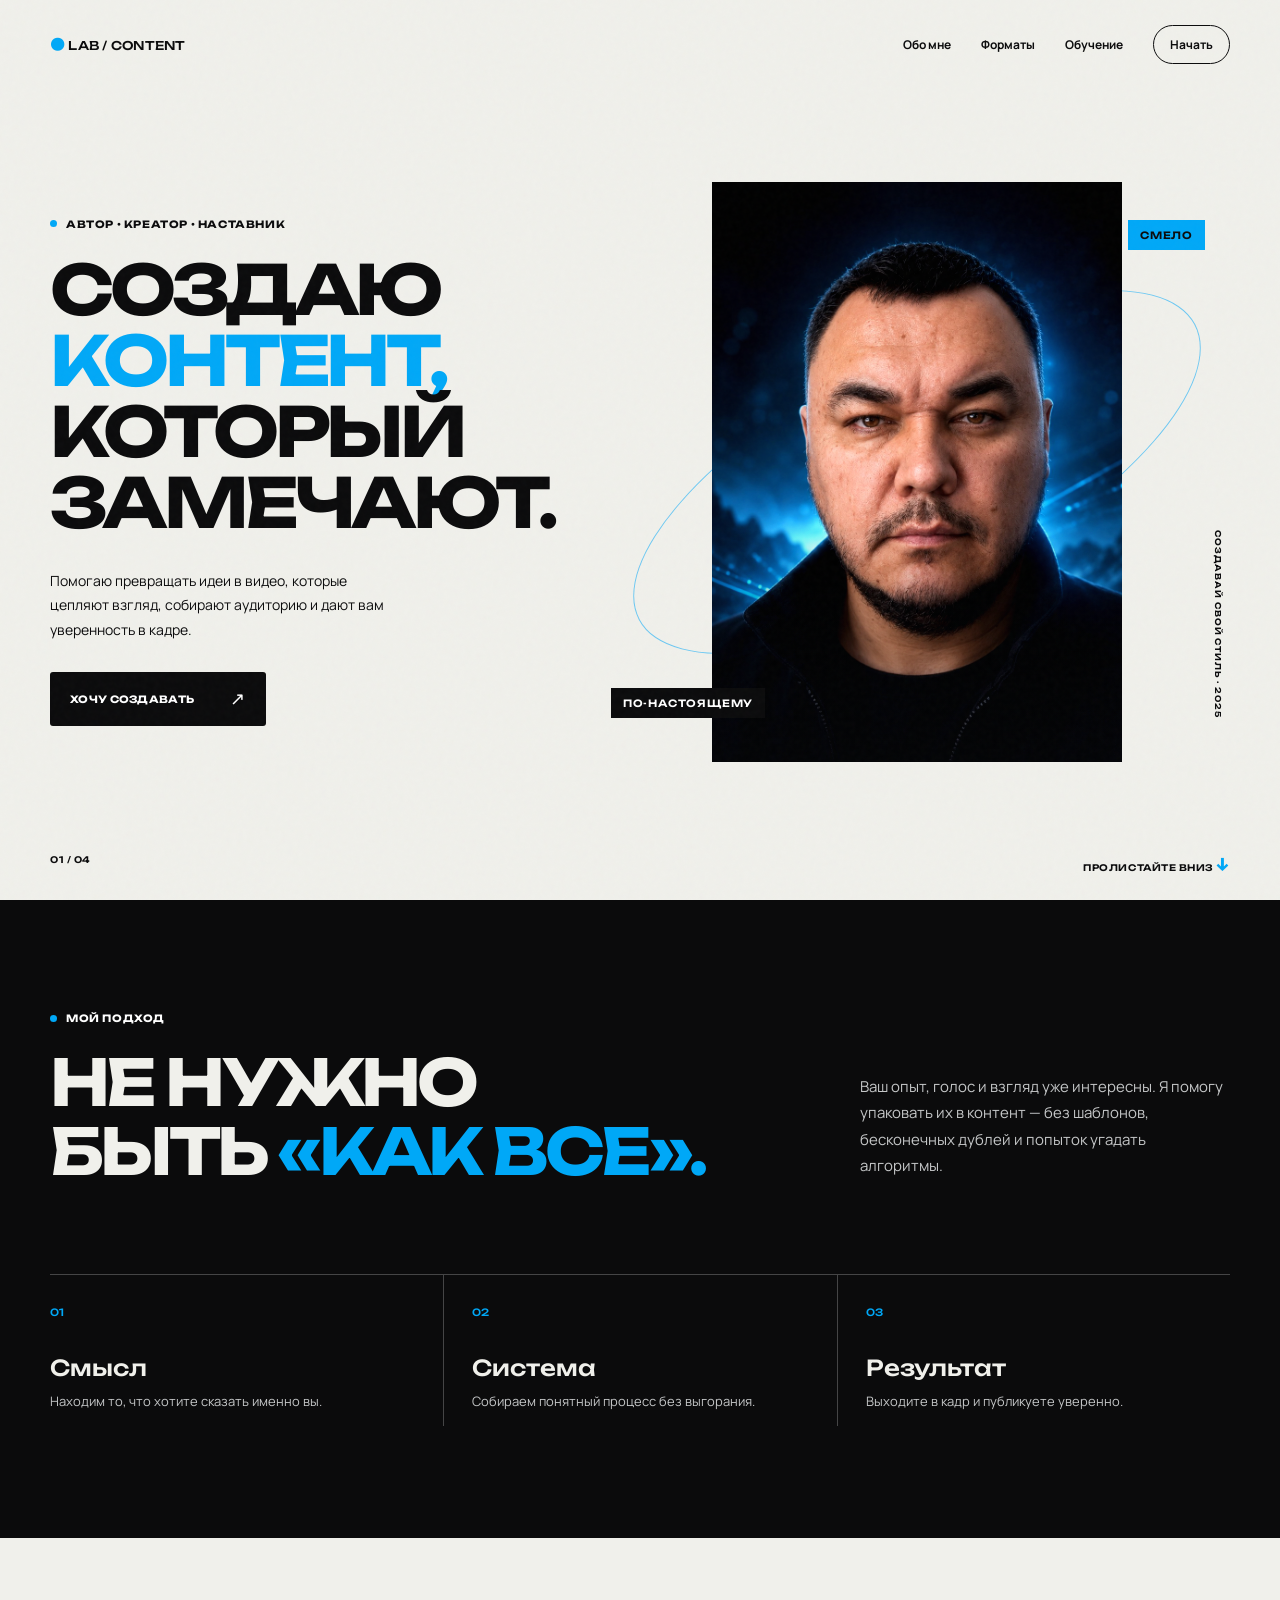
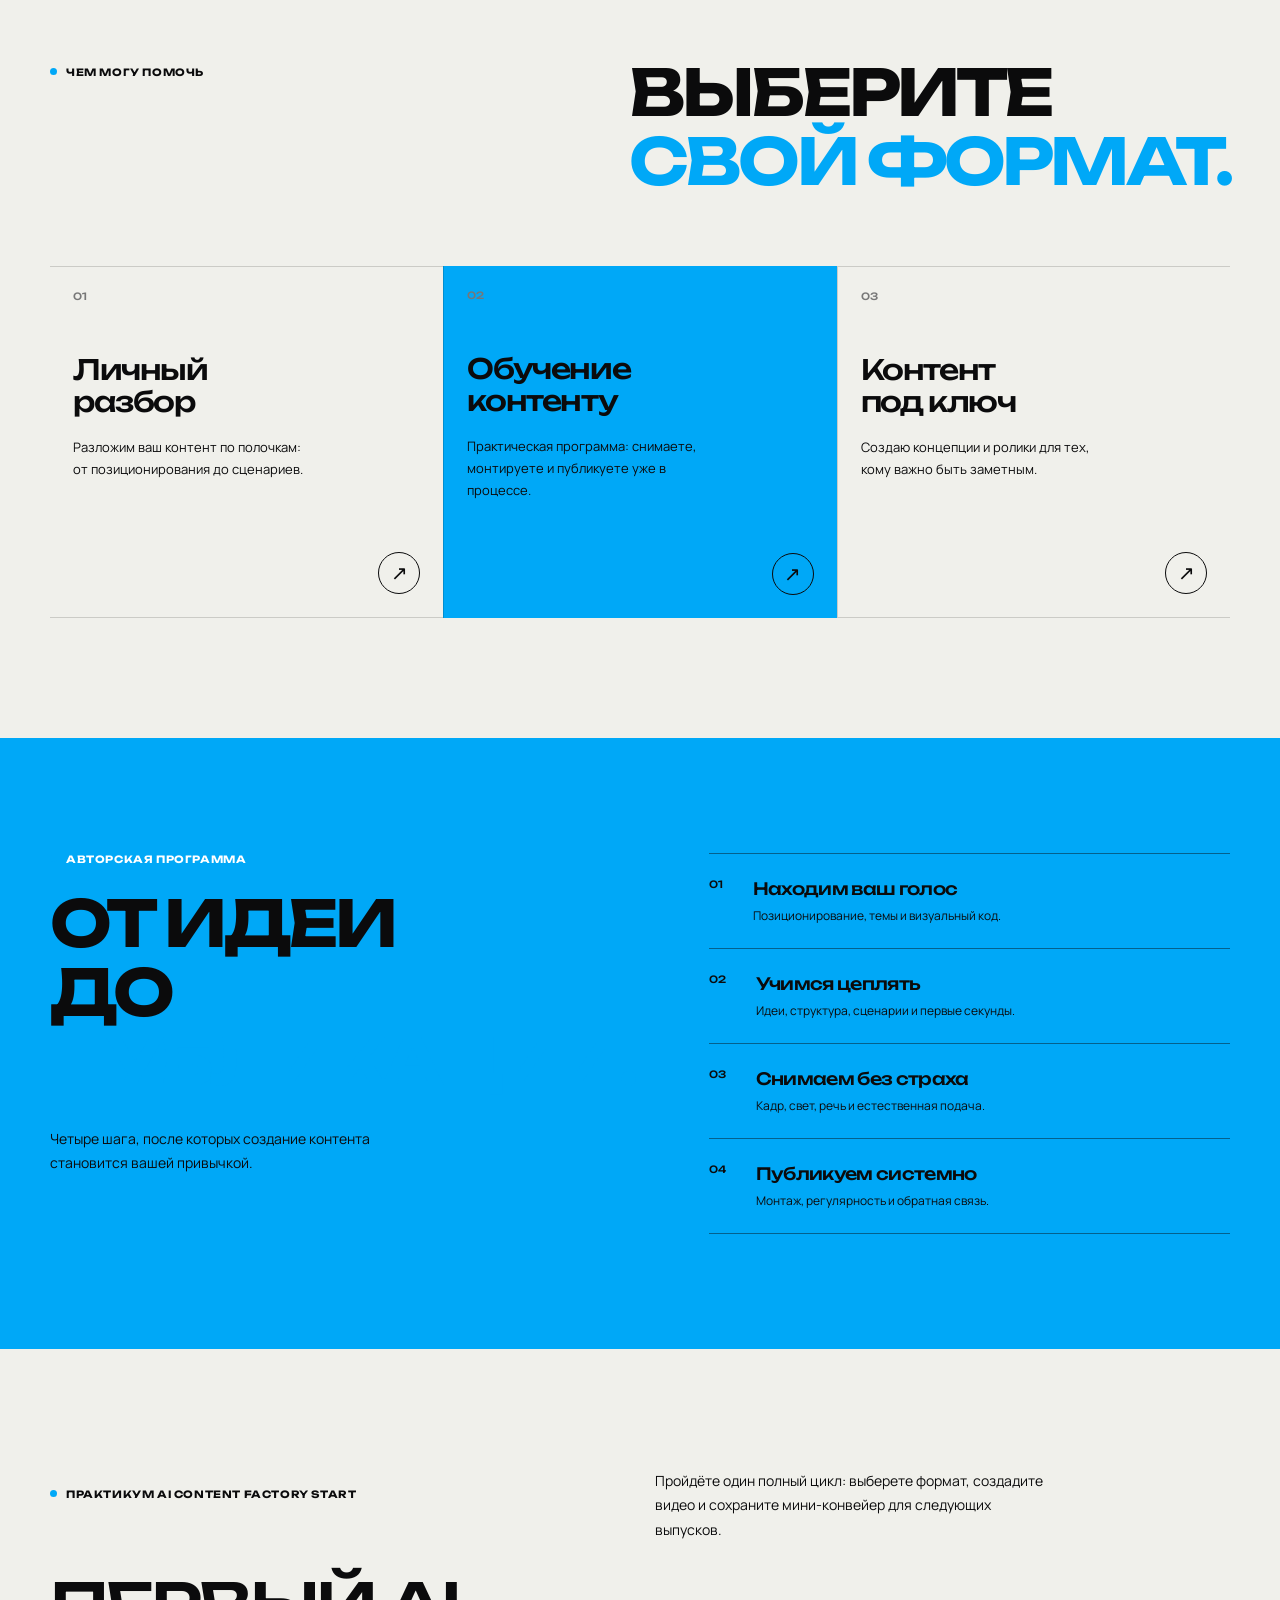
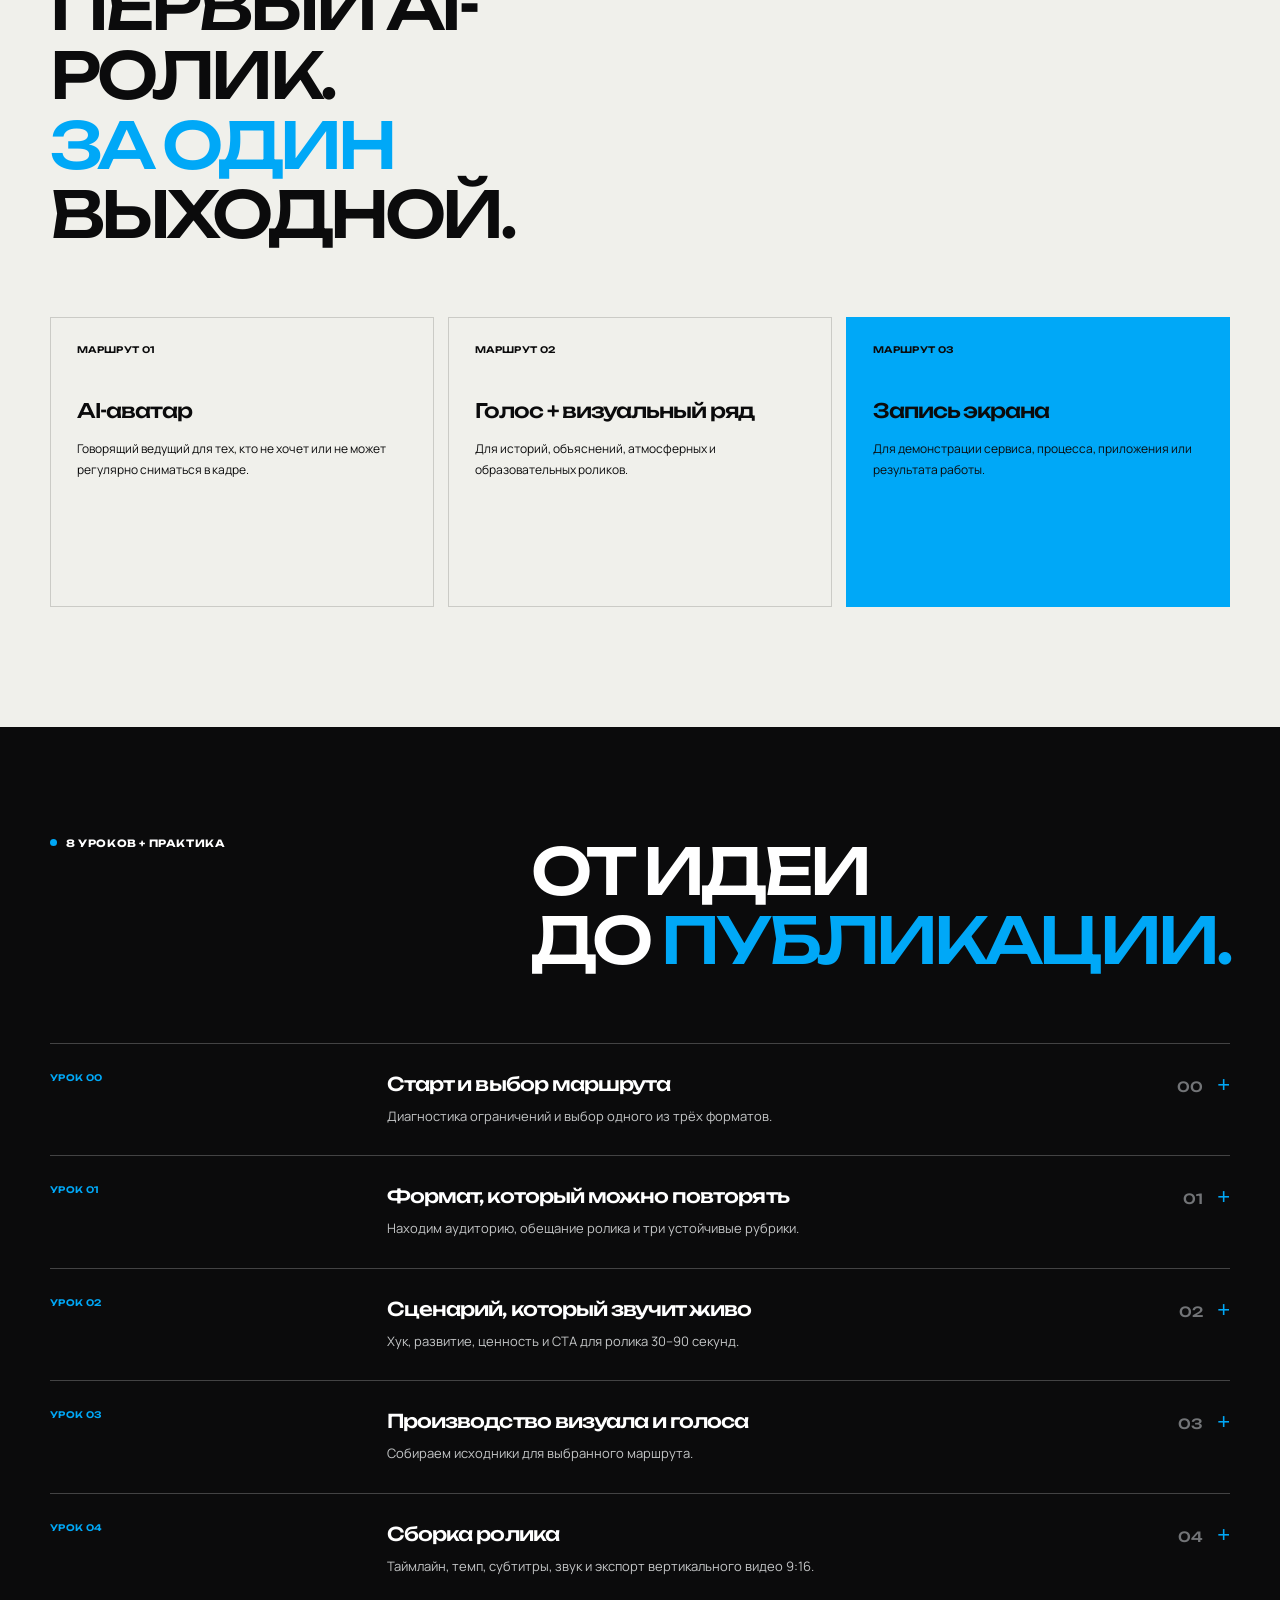
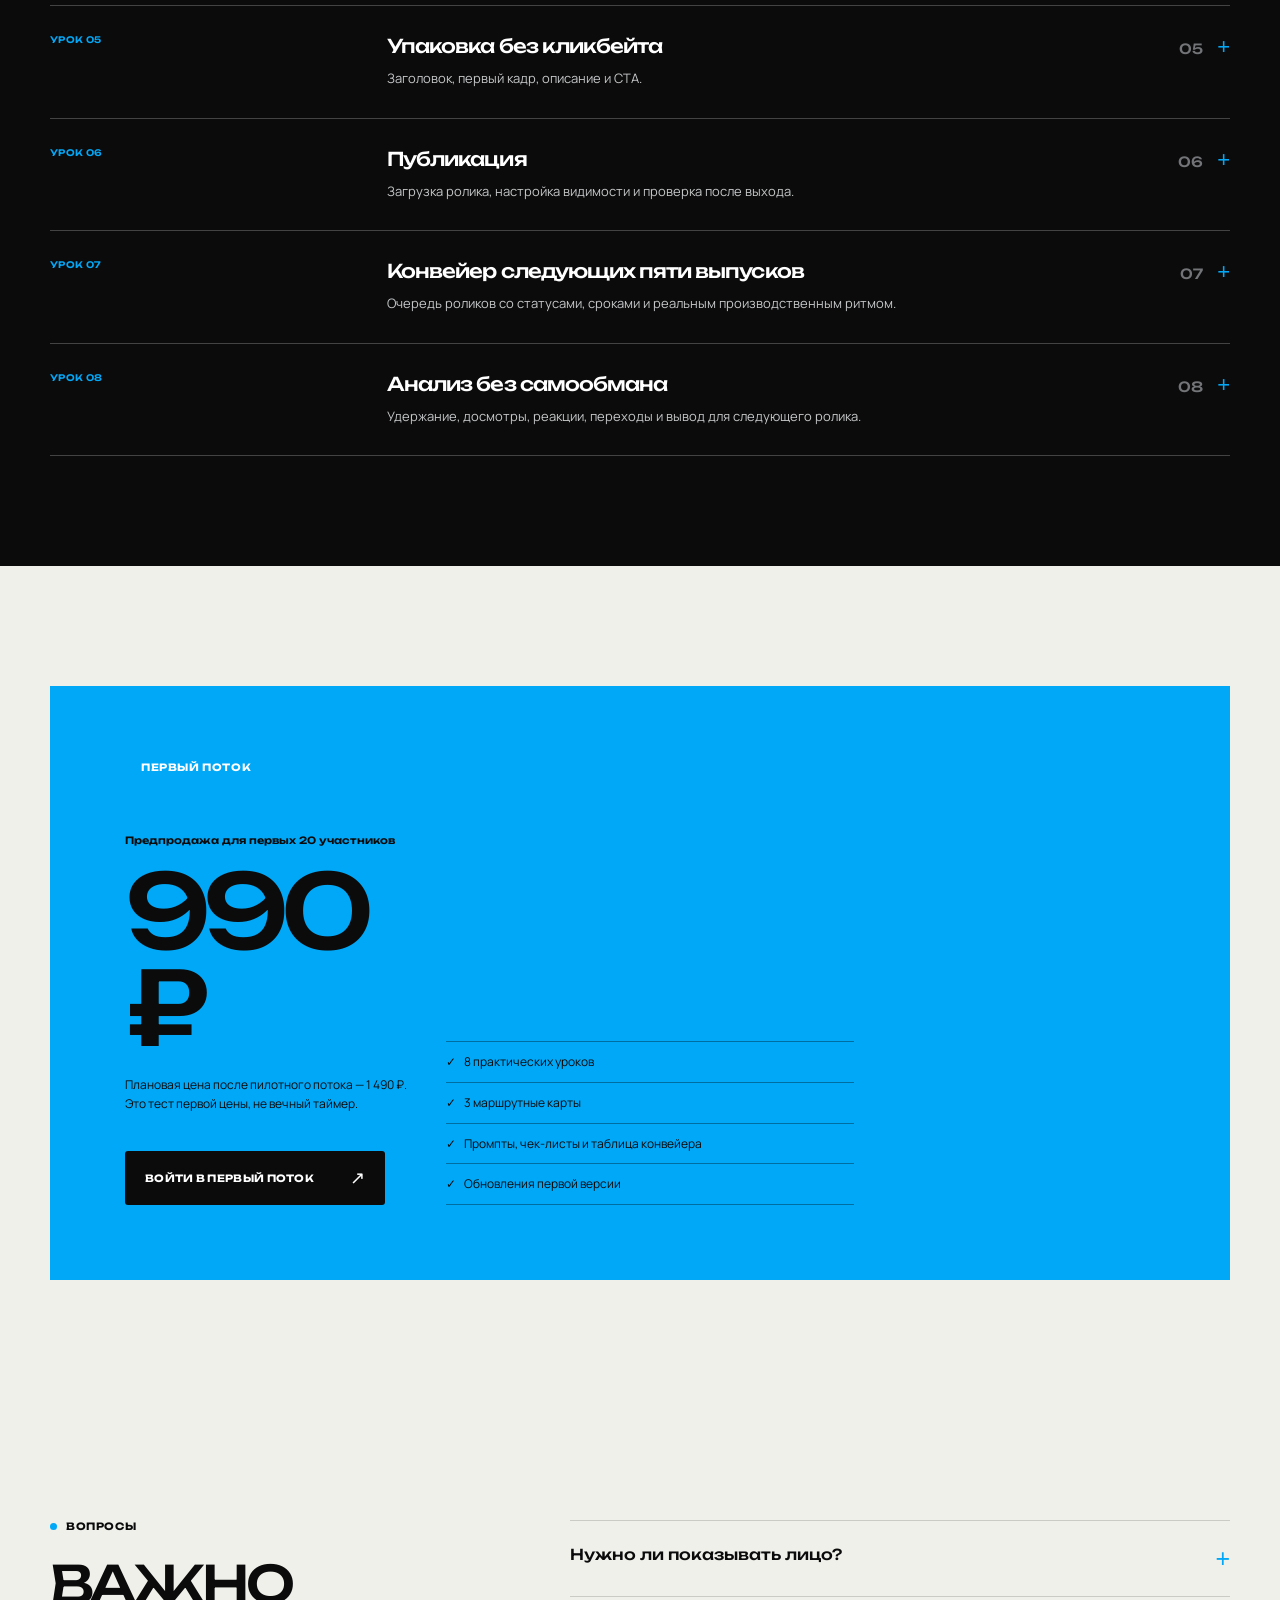
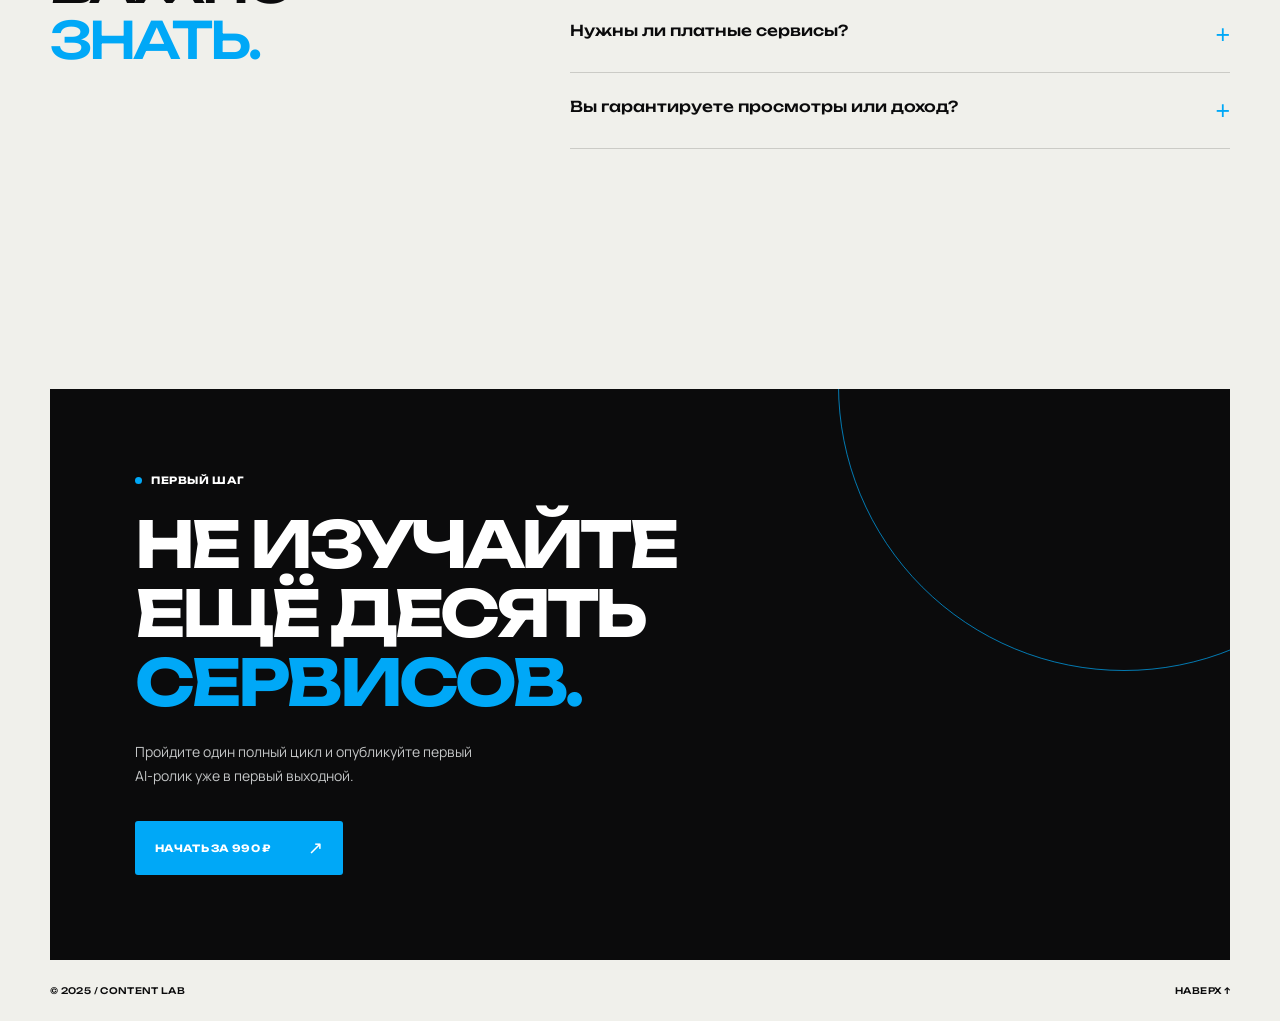
==== commit b93b453a: "Add paid AI Content Factory course blocks" ====
--- a/index.html
+++ b/index.html
@@ -79,33 +79,40 @@
       </section>
 
       <section class="learning container" id="learning">
-        <div class="learning-intro reveal"><p class="eyebrow"><span></span> Курс обучения</p><h2>МОНЕТИЗАЦИЯ<br /><i>БЕЗ СЕРЫХ</i><br />СХЕМ.</h2><p>Практическая система для авторов, которые хотят понимать правила YouTube, AdSense и TikTok, а не действовать вслепую.</p></div>
+        <div class="learning-intro reveal"><p class="eyebrow"><span></span> Практикум AI Content Factory Start</p><h2>ПЕРВЫЙ AI-РОЛИК.<br /><i>ЗА ОДИН</i><br />ВЫХОДНОЙ.</h2><p>Пройдёте один полный цикл: выберете формат, создадите видео и сохраните мини-конвейер для следующих выпусков.</p></div>
         <div class="learning-grid">
-          <article class="learning-card reveal"><span>ДЛЯ КОГО</span><h3>Для авторов, которые хотят получать выплаты законно.</h3><p>Разберём платформы, страны, счета и документы с учётом вашей реальной ситуации.</p></article>
-          <article class="learning-card reveal"><span>ФОРМАТ</span><h3>Понятные уроки, кейсы и пошаговые решения.</h3><p>Без воды: после каждого блока вы знаете, что проверять и какой шаг делать дальше.</p></article>
-          <article class="learning-card accent reveal"><span>ПРИНЦИП</span><h3>Только проверяемые и безопасные маршруты.</h3><p>Не предлагаем VPN, чужие документы, номиналов и фиктивную резидентность.</p></article>
+          <article class="learning-card reveal"><span>МАРШРУТ 01</span><h3>AI-аватар</h3><p>Говорящий ведущий для тех, кто не хочет или не может регулярно сниматься в кадре.</p></article>
+          <article class="learning-card reveal"><span>МАРШРУТ 02</span><h3>Голос + визуальный ряд</h3><p>Для историй, объяснений, атмосферных и образовательных роликов.</p></article>
+          <article class="learning-card accent reveal"><span>МАРШРУТ 03</span><h3>Запись экрана</h3><p>Для демонстрации сервиса, процесса, приложения или результата работы.</p></article>
         </div>
       </section>
 
-      <section class="modules"><div class="container"><div class="modules-head reveal"><p class="eyebrow light"><span></span> Программа курса</p><h2>ОТ ПЛАТФОРМЫ<br />ДО <i>ВЫПЛАТЫ.</i></h2></div><div class="modules-list reveal">
-        <details class="module-item"><summary><b>МОДУЛЬ 01</b><div><h3>YouTube, AdSense и TikTok</h3><p>Условия монетизации, ограничения и что действительно разрешают платформы.</p></div><span>01 <i>+</i></span></summary><div class="module-detail"><p>Разбираем критерии программ, настройку аккаунтов, связь между каналом и выплатами, а также ситуации, в которых страна счёта не равна стране доступа к программе.</p><ul><li>Требования YouTube Partner Program</li><li>Логика выплат AdSense</li><li>Правила TikTok Creator Rewards</li></ul><a href="#contact">Хочу этот модуль ↗</a></div></details>
-        <details class="module-item"><summary><b>МОДУЛЬ 02</b><div><h3>Страны и банковская инфраструктура</h3><p>Казахстан, Таиланд и ОАЭ: счета, документы, личное и удалённое оформление.</p></div><span>02 <i>+</i></span></summary><div class="module-detail"><p>Сравниваем сценарии по странам: какие документы нужны, где требуется личное присутствие, как устроены банковские переводы и какие вопросы обязательно задать банку.</p><ul><li>Счета для физлиц, ИП и компаний</li><li>KYC: документы и подтверждение происхождения денег</li><li>Комиссии и входящие переводы</li></ul><a href="#contact">Хочу этот модуль ↗</a></div></details>
-        <details class="module-item"><summary><b>МОДУЛЬ 03</b><div><h3>Налоги, валютный контроль и AML</h3><p>Как не смешивать налоговое и валютное резидентство и снижать риск блокировок.</p></div><span>03 <i>+</i></span></summary><div class="module-detail"><p>Строим безопасный процесс: какие данные сохранять, когда возникают обязательства перед ФНС и почему банки задают вопросы о происхождении выплат.</p><ul><li>Налоговое и валютное резидентство</li><li>Уведомления и отчётность по зарубежным счетам</li><li>AML-проверки и типичные причины блокировок</li></ul><a href="#contact">Хочу этот модуль ↗</a></div></details>
-        <details class="module-item"><summary><b>МОДУЛЬ 04</b><div><h3>Дорожная карта выплат</h3><p>Разбор пути денег: от выплаты платформы до вашего счёта и отчётности.</p></div><span>04 <i>+</i></span></summary><div class="module-detail"><p>Собираем вашу персональную карту действий и разбираем пример выплаты: комиссия платформы, банк, налоговые обязательства и подтверждающие документы.</p><ul><li>Путь выплаты от платформы до счёта</li><li>Расчёт комиссий и итоговой суммы</li><li>Финальный чек-лист перед стартом</li></ul><a href="#contact">Хочу этот модуль ↗</a></div></details>
+      <section class="modules"><div class="container"><div class="modules-head reveal"><p class="eyebrow light"><span></span> 8 уроков + практика</p><h2>ОТ ИДЕИ<br />ДО <i>ПУБЛИКАЦИИ.</i></h2></div><div class="modules-list reveal">
+        <details class="module-item"><summary><b>УРОК 00</b><div><h3>Старт и выбор маршрута</h3><p>Диагностика ограничений и выбор одного из трёх форматов.</p></div><span>00 <i>+</i></span></summary><div class="module-detail"><p>В результате вы фиксируете площадку публикации, формат и реальные ограничения по времени, бюджету, голосу и визуалу.</p><a href="#pricing">Войти в поток ↗</a></div></details>
+        <details class="module-item"><summary><b>УРОК 01</b><div><h3>Формат, который можно повторять</h3><p>Находим аудиторию, обещание ролика и три устойчивые рубрики.</p></div><span>01 <i>+</i></span></summary><div class="module-detail"><p>Соберёте однострочную формулу серии — основу для регулярного контента без постоянного поиска новой идеи.</p><a href="#pricing">Войти в поток ↗</a></div></details>
+        <details class="module-item"><summary><b>УРОК 02</b><div><h3>Сценарий, который звучит живо</h3><p>Хук, развитие, ценность и CTA для ролика 30–90 секунд.</p></div><span>02 <i>+</i></span></summary><div class="module-detail"><p>Подготовите две версии хука и основной сценарий, который удобно произносить и понимать без контекста.</p><a href="#pricing">Войти в поток ↗</a></div></details>
+        <details class="module-item"><summary><b>УРОК 03</b><div><h3>Производство визуала и голоса</h3><p>Собираем исходники для выбранного маршрута.</p></div><span>03 <i>+</i></span></summary><div class="module-detail"><p>Покажу подходы для аватара, voice-over и записи экрана — с понятной структурой файлов проекта.</p><a href="#pricing">Войти в поток ↗</a></div></details>
+        <details class="module-item"><summary><b>УРОК 04</b><div><h3>Сборка ролика</h3><p>Таймлайн, темп, субтитры, звук и экспорт вертикального видео 9:16.</p></div><span>04 <i>+</i></span></summary><div class="module-detail"><p>Экспортируете готовый ролик и проходите технический чек-лист перед публикацией.</p><a href="#pricing">Войти в поток ↗</a></div></details>
+        <details class="module-item"><summary><b>УРОК 05</b><div><h3>Упаковка без кликбейта</h3><p>Заголовок, первый кадр, описание и CTA.</p></div><span>05 <i>+</i></span></summary><div class="module-detail"><p>Соберёте три заголовка и выберете сильный вариант по матрице ясности и любопытства.</p><a href="#pricing">Войти в поток ↗</a></div></details>
+        <details class="module-item"><summary><b>УРОК 06</b><div><h3>Публикация</h3><p>Загрузка ролика, настройка видимости и проверка после выхода.</p></div><span>06 <i>+</i></span></summary><div class="module-detail"><p>Опубликуете ролик минимум на одной площадке и сохраните ссылку как результат практикума.</p><a href="#pricing">Войти в поток ↗</a></div></details>
+        <details class="module-item"><summary><b>УРОК 07</b><div><h3>Конвейер следующих пяти выпусков</h3><p>Очередь роликов со статусами, сроками и реальным производственным ритмом.</p></div><span>07 <i>+</i></span></summary><div class="module-detail"><p>Заполните таблицу из пяти следующих выпусков и назначите дату следующего блока производства.</p><a href="#pricing">Войти в поток ↗</a></div></details>
+        <details class="module-item"><summary><b>УРОК 08</b><div><h3>Анализ без самообмана</h3><p>Удержание, досмотры, реакции, переходы и вывод для следующего ролика.</p></div><span>08 <i>+</i></span></summary><div class="module-detail"><p>Создадите карточку разбора и выберете одно конкретное улучшение для нового выпуска.</p><a href="#pricing">Войти в поток ↗</a></div></details>
       </div></div></section>
 
+      <section class="pricing container" id="pricing"><div class="price-card reveal"><p class="eyebrow light"><span></span> Первый поток</p><div><p class="price-label">Предпродажа для первых 20 участников</p><h2>990 ₽</h2><p class="price-note">Плановая цена после пилотного потока — 1 490 ₽. Это тест первой цены, не вечный таймер.</p><a class="button button-light" href="mailto:hello@example.com?subject=Хочу%20в%20первый%20поток">Войти в первый поток <b>↗</b></a></div><ul><li>8 практических уроков</li><li>3 маршрутные карты</li><li>Промпты, чек-листы и таблица конвейера</li><li>Обновления первой версии</li></ul></div></section>
+
       <section class="faq container"><div class="faq-head reveal"><p class="eyebrow"><span></span> Вопросы</p><h2>ВАЖНО<br /><i>ЗНАТЬ.</i></h2></div><div class="faq-list reveal">
-        <details><summary>Подойдёт ли курс, если я живу в России?<b>+</b></summary><p>Да. Отдельно рассматриваем требования российских налоговых и валютных правил, а также законные зарубежные варианты.</p></details>
-        <details><summary>Это обещание получения монетизации?<b>+</b></summary><p>Нет. Решение о доступе к программам принимает платформа. Курс даёт проверенную систему выбора и оформления законной инфраструктуры.</p></details>
-        <details><summary>Будут ли конкретные примеры?<b>+</b></summary><p>Да: разберём практический путь выплаты, комиссии, налоги, требования банков и точки контроля рисков.</p></details>
+        <details><summary>Нужно ли показывать лицо?<b>+</b></summary><p>Нет. Все три маршрута курса рассчитаны на работу без регулярной съёмки себя.</p></details>
+        <details><summary>Нужны ли платные сервисы?<b>+</b></summary><p>В некоторых маршрутах могут понадобиться платные инструменты. До оплаты будет отдельная таблица обязательных и необязательных расходов.</p></details>
+        <details><summary>Вы гарантируете просмотры или доход?<b>+</b></summary><p>Нет. Практикум даёт структуру обучения и комплект материалов; результат зависит от темы, качества, аудитории и правил платформы.</p></details>
       </div></section>
 
       <section class="contact container" id="contact">
         <div class="contact-card reveal">
           <p class="eyebrow light"><span></span> Первый шаг</p>
-          <h2>ВАША РАБОТА<br />ЗАСЛУЖИВАЕТ<br /><i>ВЫПЛАТЫ.</i></h2>
-          <p>Оставьте заявку — расскажу о программе и помогу понять, подходит ли вам обучение.</p>
-          <a class="button button-light" href="mailto:hello@example.com?subject=Хочу%20на%20курс">Узнать о курсе <b>↗</b></a>
+          <h2>НЕ ИЗУЧАЙТЕ<br />ЕЩЁ ДЕСЯТЬ<br /><i>СЕРВИСОВ.</i></h2>
+          <p>Пройдите один полный цикл и опубликуйте первый AI-ролик уже в первый выходной.</p>
+          <a class="button button-light" href="#pricing">Начать за 990 ₽ <b>↗</b></a>
         </div>
         <footer><span>© 2025 / CONTENT LAB</span><a href="#top">НАВЕРХ ↑</a></footer>
       </section>
--- a/course.css
+++ b/course.css
@@ -1,2 +1,3 @@
 .learning{padding:120px 0}.learning-intro{display:grid;grid-template-columns:1fr 1fr;gap:30px}.learning-intro h2{grid-row:2;font:500 clamp(34px,5vw,68px)/1.08 Unbounded,sans-serif;letter-spacing:-.06em;margin:0}.learning-intro>p:last-child{align-self:end;max-width:390px;font-size:14px;line-height:1.75;margin:0}.learning-grid{display:grid;grid-template-columns:repeat(3,1fr);gap:14px;margin-top:68px}.learning-card{padding:26px;min-height:290px;border:1px solid var(--line);display:flex;flex-direction:column}.learning-card span,.modules-list article>b{font:600 9px Unbounded,sans-serif;letter-spacing:.04em}.learning-card h3{font:500 20px/1.32 Unbounded,sans-serif;letter-spacing:-.05em;margin:43px 0 15px}.learning-card p{font-size:12px;line-height:1.7;margin:0}.learning-card.accent{background:var(--blue);border-color:var(--blue)}.modules{padding:110px 0;background:var(--ink);color:white}.modules-head{display:flex;align-items:start;justify-content:space-between}.modules-head h2{font:500 clamp(34px,5vw,68px)/1.08 Unbounded,sans-serif;letter-spacing:-.06em;margin:0}.modules-list{margin-top:68px;border-top:1px solid rgba(255,255,255,.23)}.modules-list article{display:grid;grid-template-columns:.55fr 1.25fr .2fr;gap:28px;padding:28px 0;border-bottom:1px solid rgba(255,255,255,.23)}.modules-list article>b{color:var(--blue)}.modules-list h3{font:500 19px Unbounded,sans-serif;letter-spacing:-.05em;margin:0 0 10px}.modules-list p{font-size:13px;line-height:1.65;color:#c4c6c7;margin:0}.modules-list article>span{font:500 14px Unbounded,sans-serif;color:#727477;text-align:right}.faq{padding:120px 0;display:grid;grid-template-columns:.8fr 1.2fr;gap:80px}.faq-head h2{font:500 clamp(31px,4vw,55px)/1.1 Unbounded,sans-serif;letter-spacing:-.06em;margin:0}.faq-list{border-top:1px solid var(--line)}.faq details{border-bottom:1px solid var(--line);padding:23px 0}.faq summary{cursor:pointer;list-style:none;display:flex;justify-content:space-between;gap:15px;font:500 15px/1.45 Unbounded,sans-serif}.faq summary::-webkit-details-marker{display:none}.faq summary b{font:400 25px Arial;color:var(--blue);transition:transform .2s}.faq details[open] summary b{transform:rotate(45deg)}.faq details p{font-size:13px;line-height:1.7;max-width:530px;margin:16px 35px 2px 0}@media(max-width:750px){.learning,.faq{padding:75px 0}.learning-intro,.faq{grid-template-columns:1fr;gap:25px}.learning-grid{grid-template-columns:1fr;margin-top:38px}.learning-card{min-height:230px}.modules{padding:75px 0}.modules-head{display:block}.modules-list{margin-top:38px}.modules-list article{grid-template-columns:1fr 28px;gap:12px}.modules-list article>b{grid-column:1/-1}.modules-list article>span{grid-column:2;grid-row:2;text-align:right}.modules-list h3{font-size:16px}.faq-list{margin-top:14px}.faq summary{font-size:13px}}
+.pricing{padding:120px 0}.price-card{background:var(--blue);padding:clamp(32px,6vw,75px);display:grid;grid-template-columns:.7fr 1fr .65fr;gap:35px;align-items:end}.price-card .eyebrow{grid-column:1/-1}.price-label{font:600 10px Unbounded,sans-serif;line-height:1.6;margin:0 0 14px}.price-card h2{font:500 clamp(54px,8vw,105px)/.95 Unbounded,sans-serif;letter-spacing:-.08em;margin:0}.price-note{font-size:12px;line-height:1.65;max-width:370px;margin:18px 0}.price-card .button{background:var(--ink)}.price-card ul{list-style:none;margin:0;padding:0;border-top:1px solid rgba(0,0,0,.35);font-size:12px;line-height:1.65}.price-card li{padding:10px 0;border-bottom:1px solid rgba(0,0,0,.35)}.price-card li:before{content:'✓';margin-right:8px}@media(max-width:750px){.pricing{padding:75px 0}.price-card{grid-template-columns:1fr;padding:34px 25px;gap:25px}.price-card .eyebrow{grid-column:auto}.price-card h2{font-size:64px}}
 .modules-list .module-item{border-bottom:1px solid rgba(255,255,255,.23);padding:0}.module-item summary{list-style:none;cursor:pointer;display:grid;grid-template-columns:.55fr 1.25fr .2fr;gap:28px;padding:28px 0}.module-item summary::-webkit-details-marker{display:none}.module-item summary>b{font:600 9px Unbounded,sans-serif;letter-spacing:.04em;color:var(--blue)}.module-item summary h3{font:500 19px Unbounded,sans-serif;letter-spacing:-.05em;margin:0 0 10px}.module-item summary p{font-size:13px;line-height:1.65;color:#c4c6c7;margin:0}.module-item summary>span{font:500 14px Unbounded,sans-serif;color:#727477;text-align:right}.module-item summary i{display:inline-block;font:400 22px Arial;color:var(--blue);margin-left:10px;transition:transform .2s}.module-item[open] summary i{transform:rotate(45deg)}.module-detail{margin:0 0 28px;padding:23px 28px 24px calc(35.5% + 8px);background:rgba(255,255,255,.05)}.module-detail p{max-width:600px;font-size:13px;line-height:1.7;color:#e2e2e2}.module-detail ul{margin:18px 0;padding:0;list-style:none;display:grid;gap:7px;font-size:12px;color:#c4c6c7}.module-detail li:before{content:'—';color:var(--blue);margin-right:8px}.module-detail a{display:inline-block;margin-top:6px;color:var(--blue);font:600 10px Unbounded,sans-serif;text-decoration:none}@media(max-width:750px){.module-item summary{grid-template-columns:1fr 52px;gap:12px}.module-item summary>b{grid-column:1/-1}.module-item summary>span{grid-column:2;grid-row:2}.module-item summary h3{font-size:16px}.module-detail{padding:18px;margin:0 0 18px}.module-detail p{font-size:12px}}
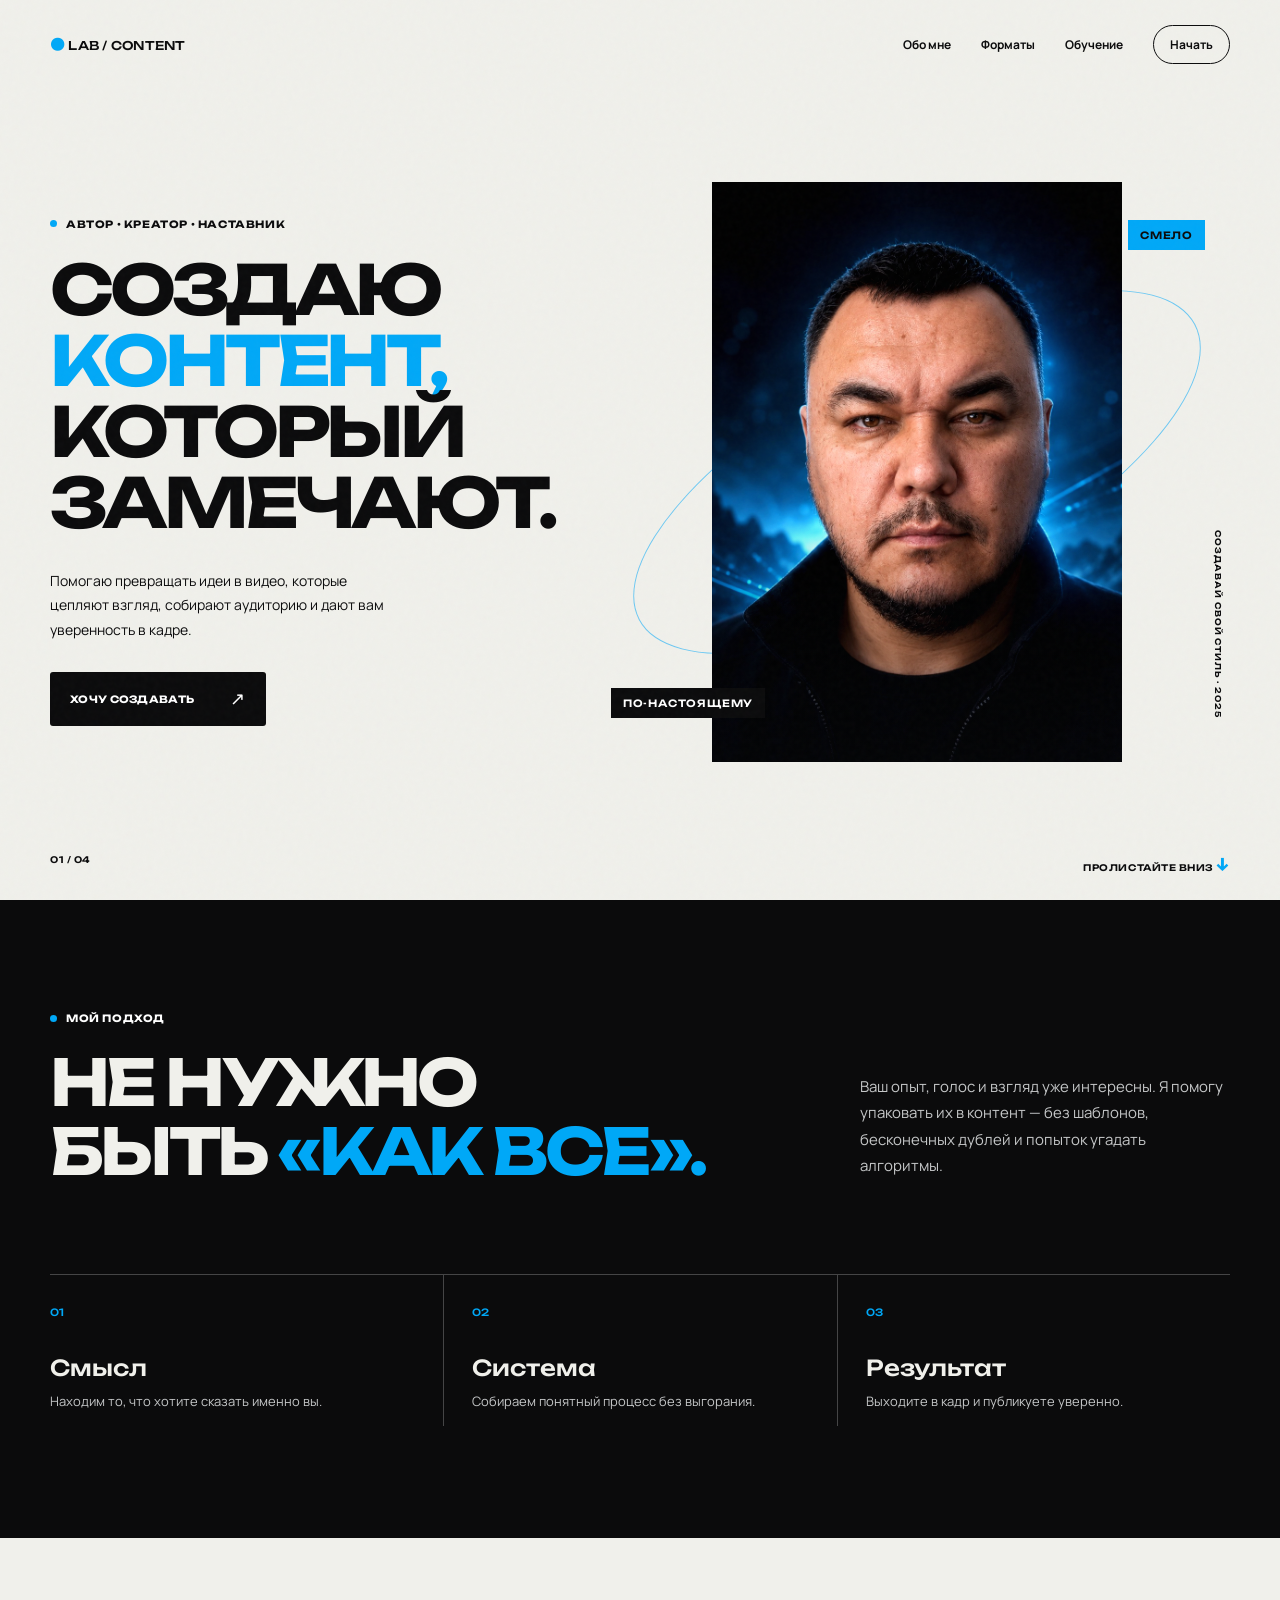
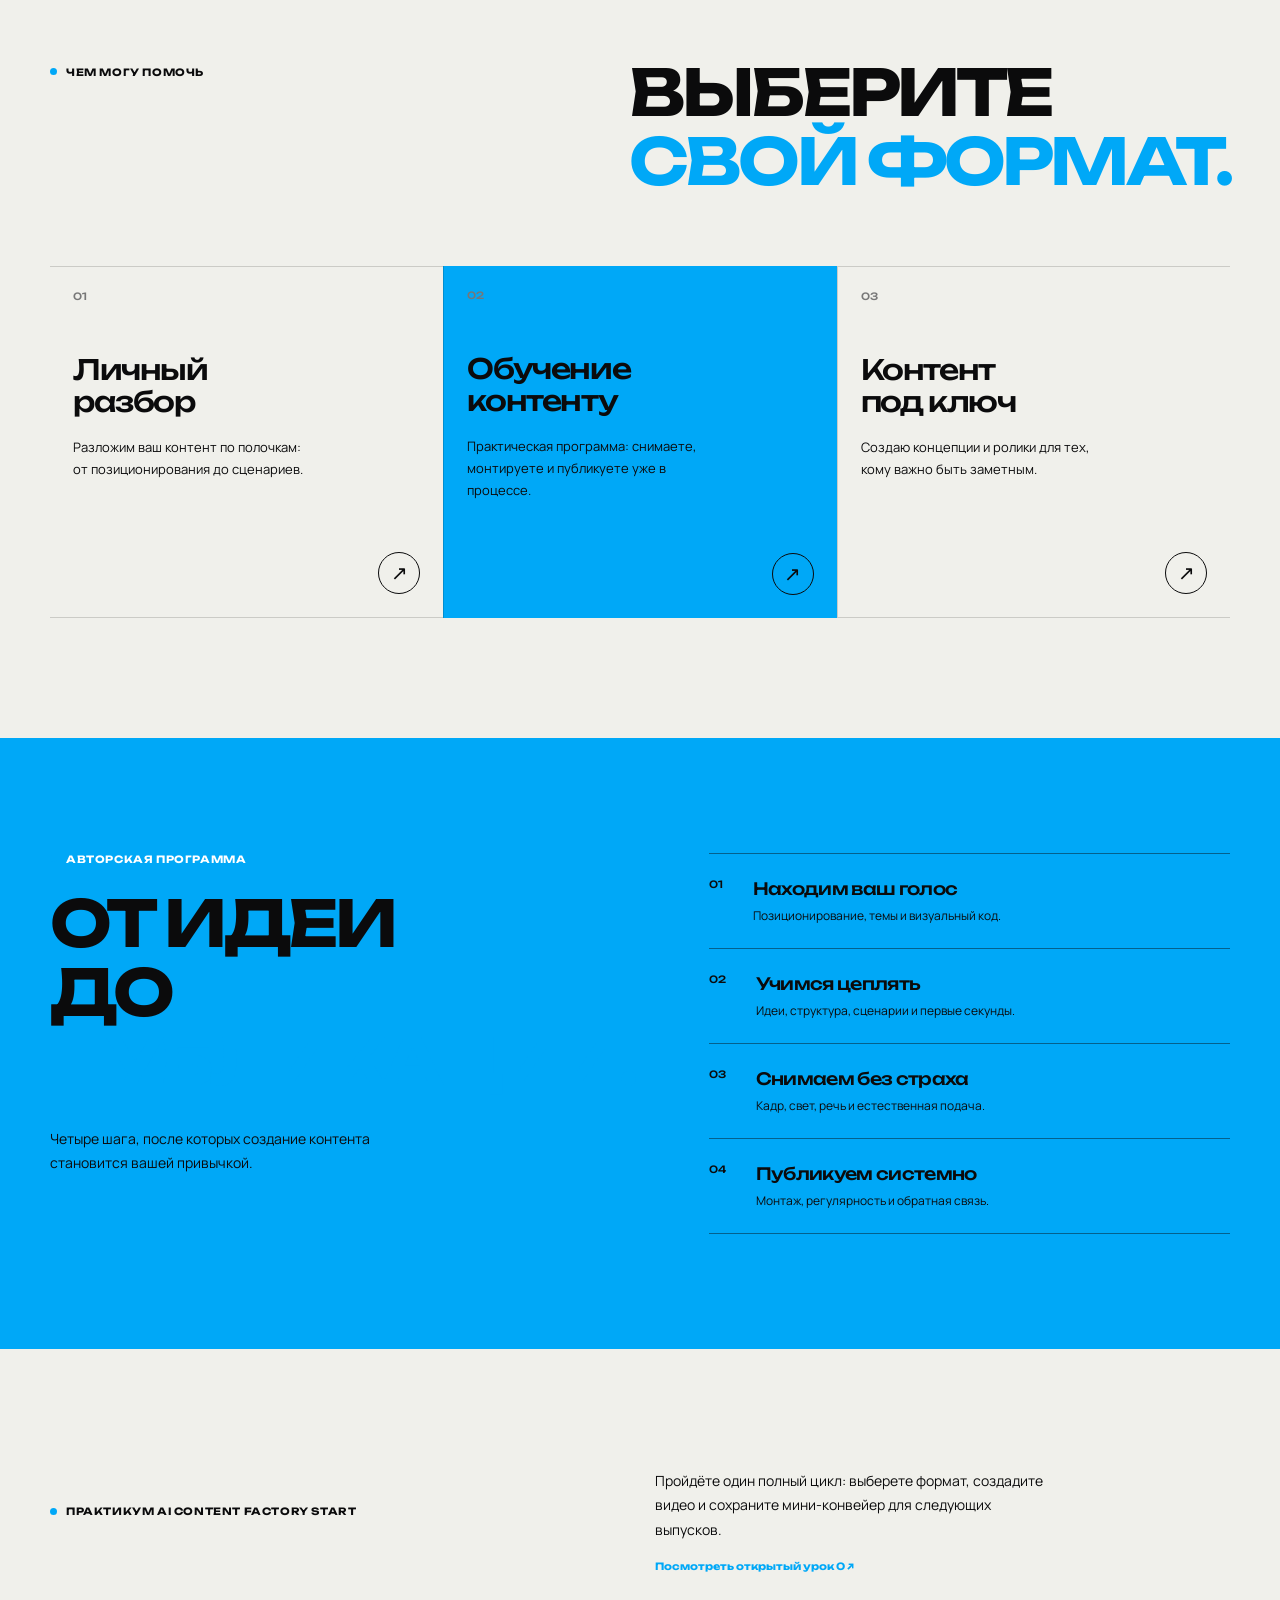
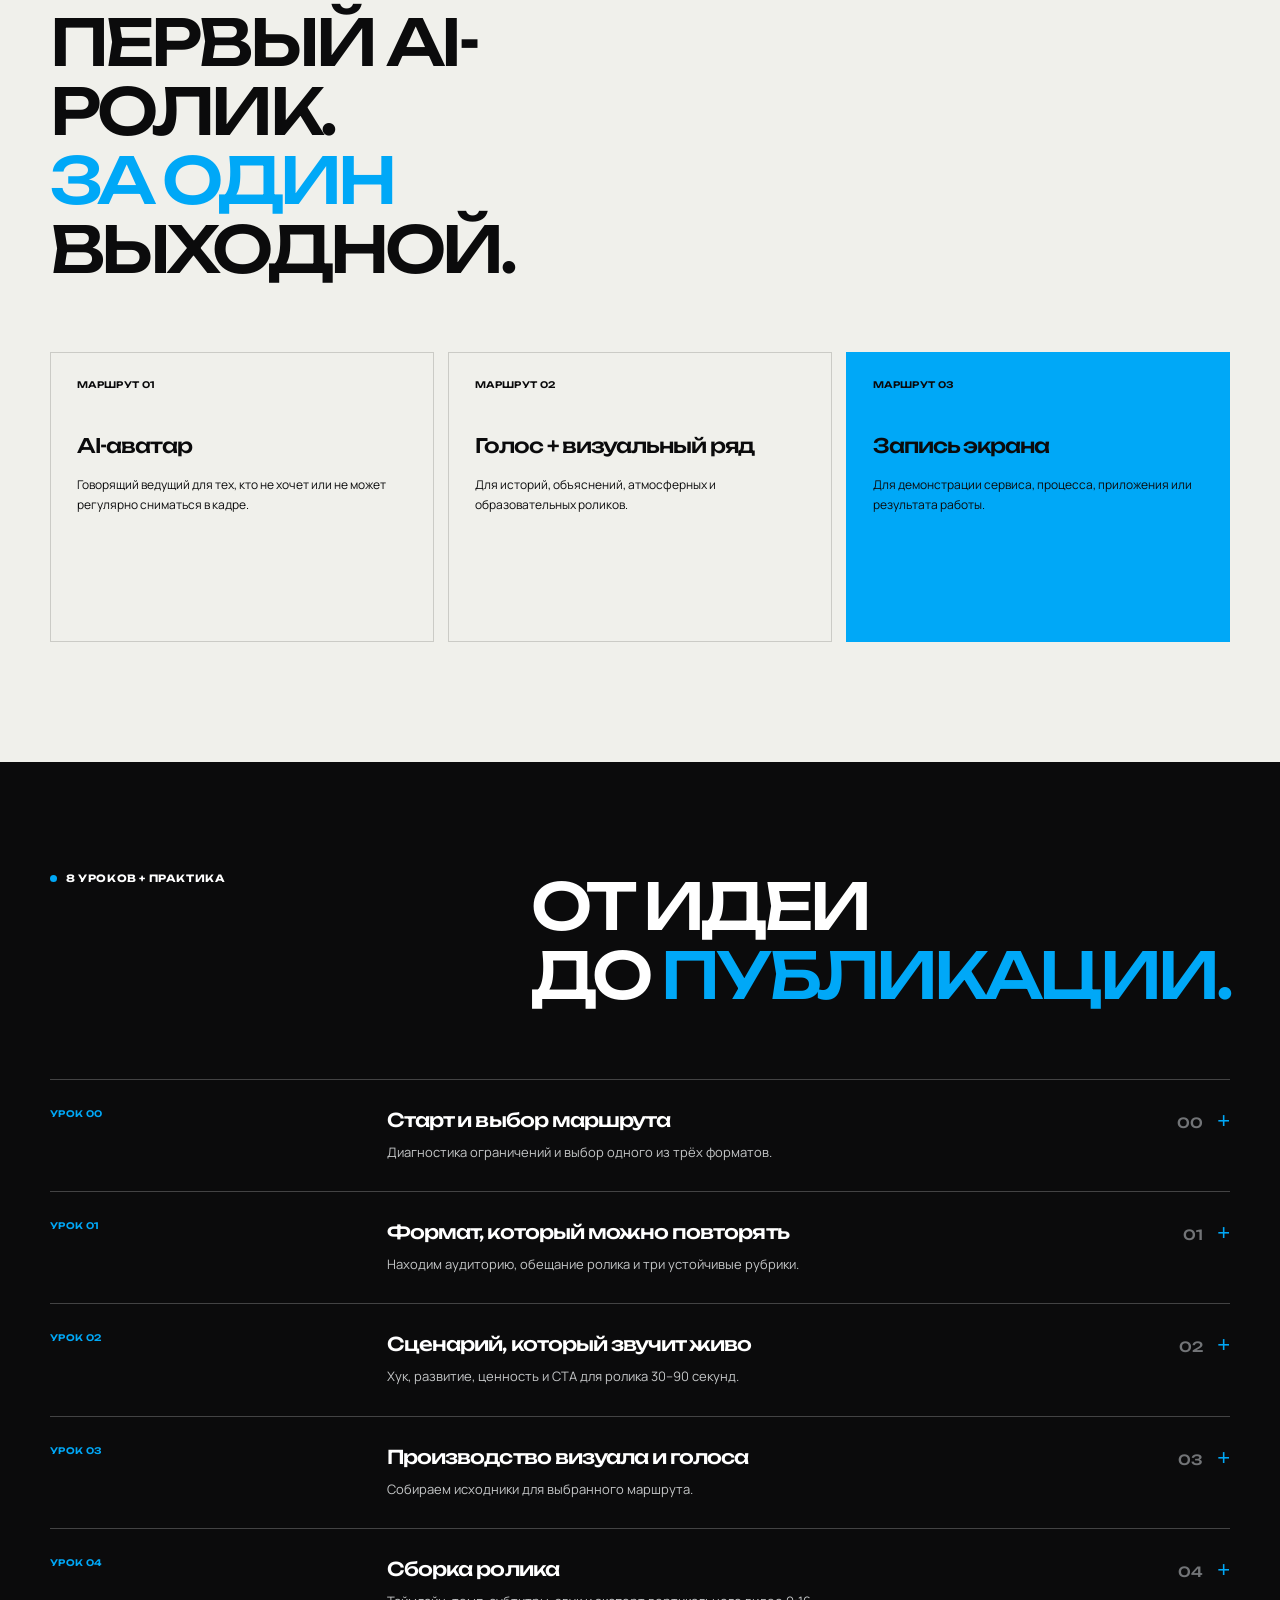
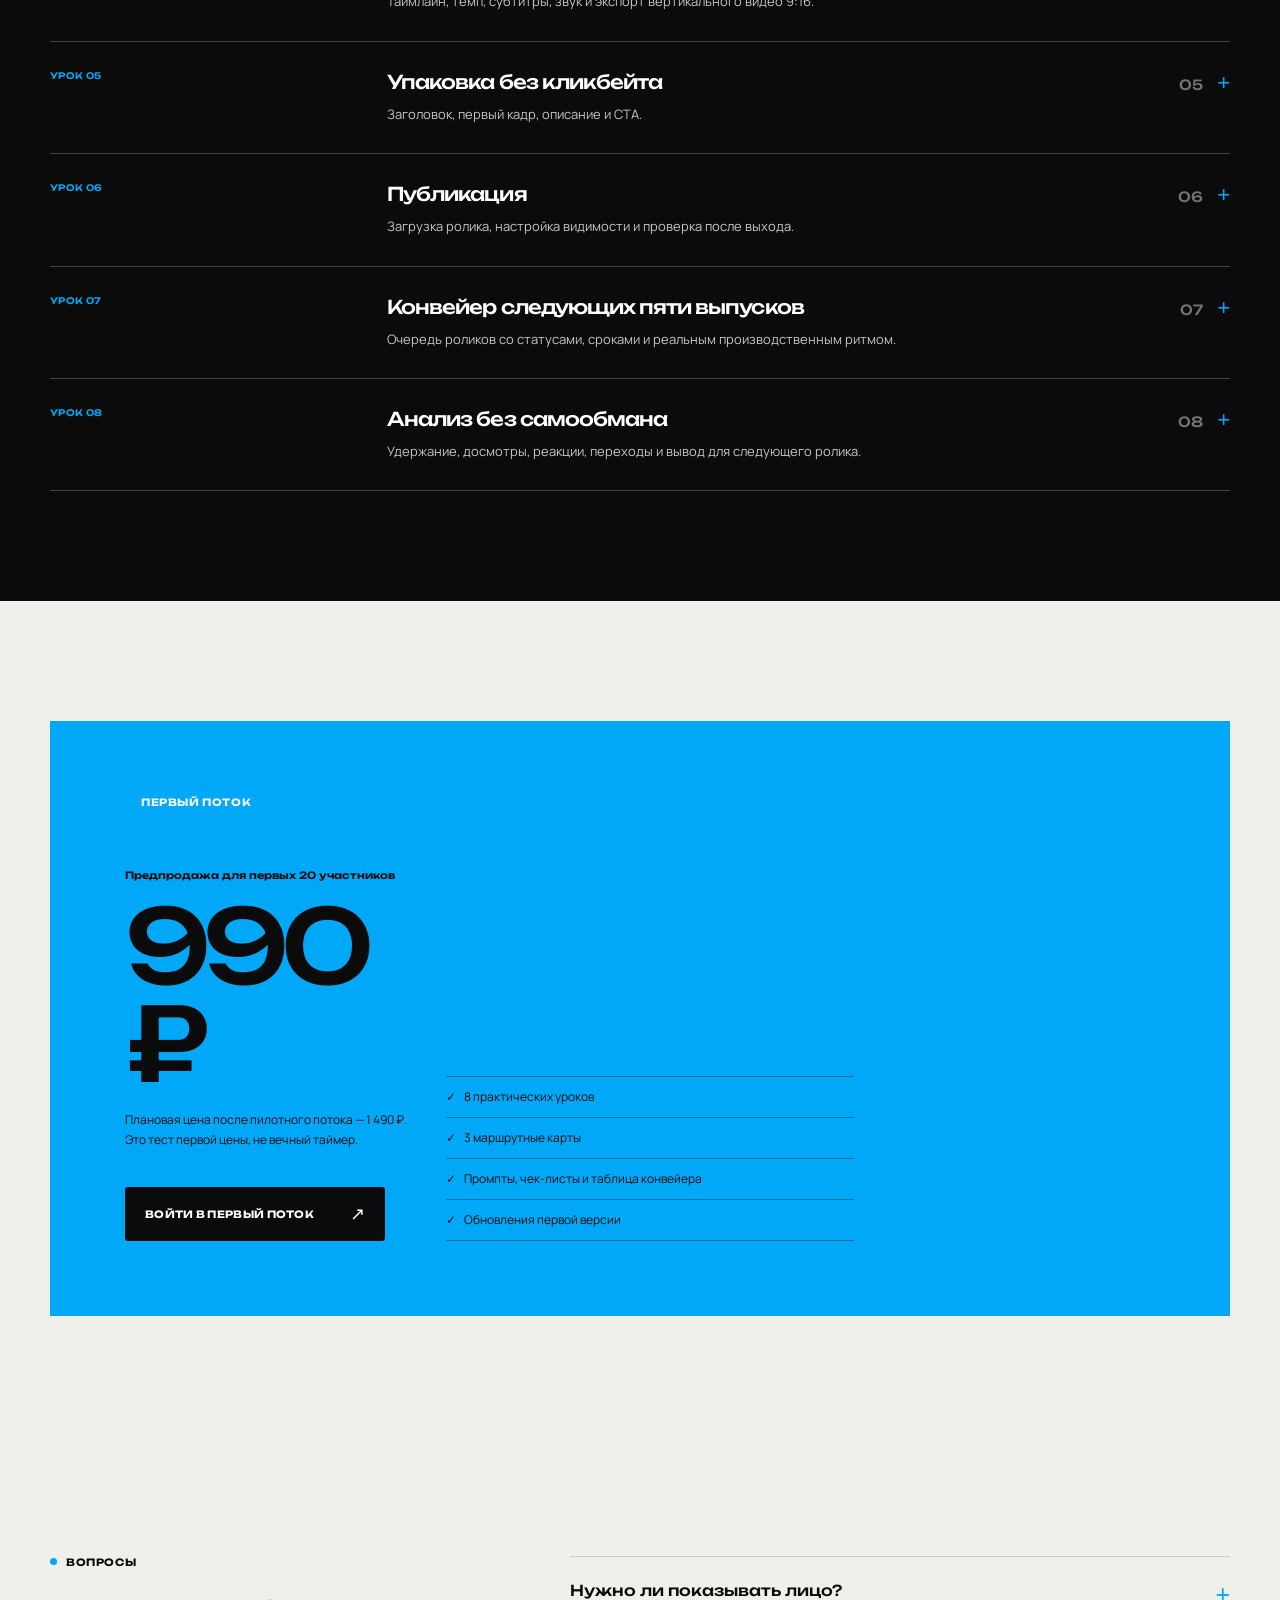
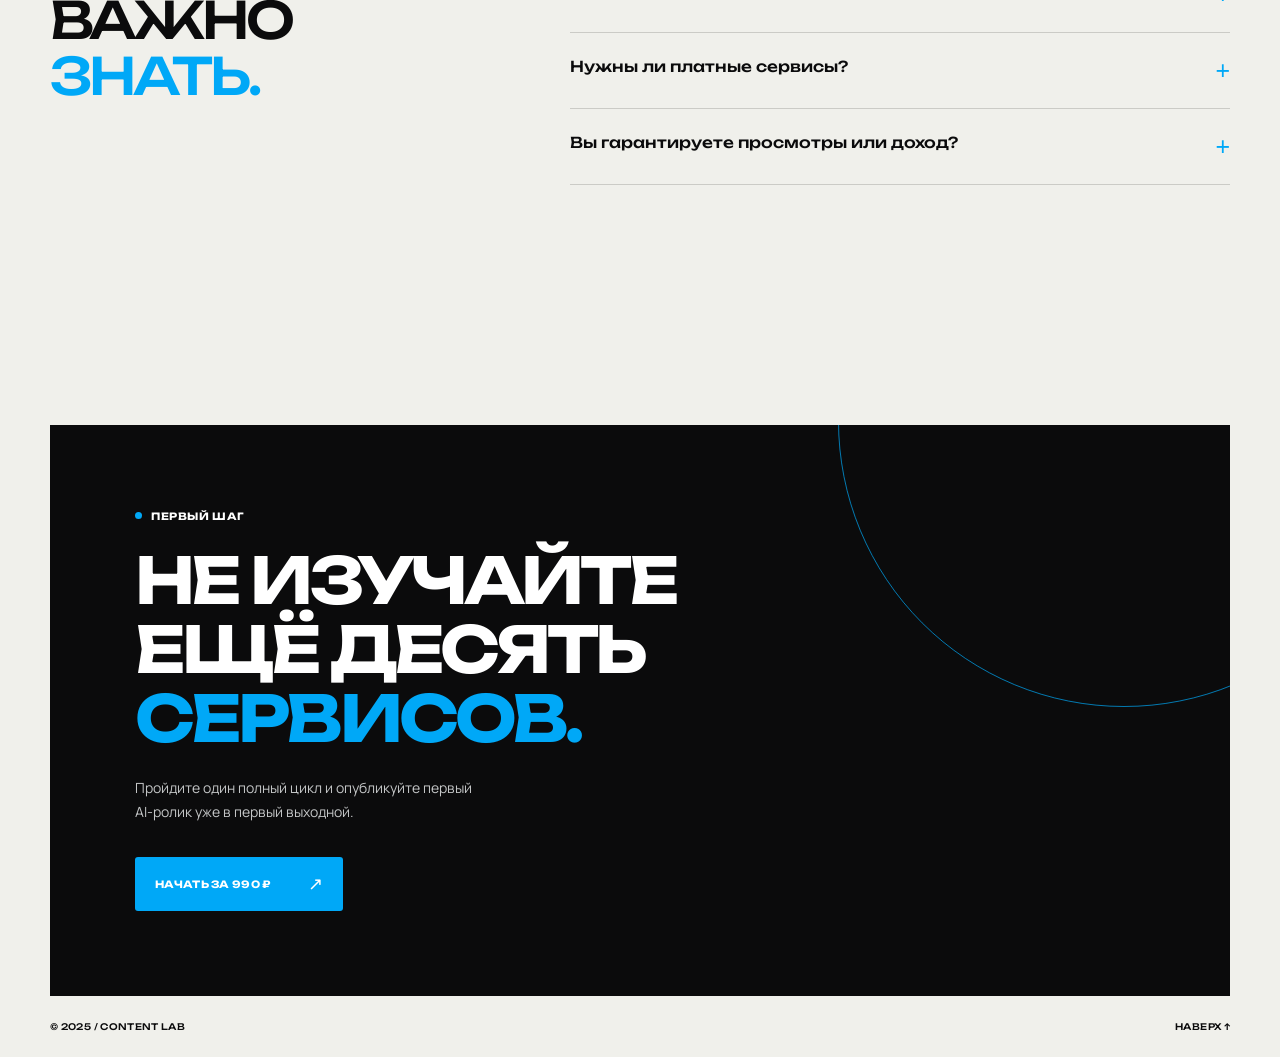
==== commit f47c3000: "Add interactive course lesson preview" ====
--- a/index.html
+++ b/index.html
@@ -79,7 +79,7 @@
       </section>
 
       <section class="learning container" id="learning">
-        <div class="learning-intro reveal"><p class="eyebrow"><span></span> Практикум AI Content Factory Start</p><h2>ПЕРВЫЙ AI-РОЛИК.<br /><i>ЗА ОДИН</i><br />ВЫХОДНОЙ.</h2><p>Пройдёте один полный цикл: выберете формат, создадите видео и сохраните мини-конвейер для следующих выпусков.</p></div>
+        <div class="learning-intro reveal"><p class="eyebrow"><span></span> Практикум AI Content Factory Start</p><h2>ПЕРВЫЙ AI-РОЛИК.<br /><i>ЗА ОДИН</i><br />ВЫХОДНОЙ.</h2><p>Пройдёте один полный цикл: выберете формат, создадите видео и сохраните мини-конвейер для следующих выпусков.<br /><a class="lesson-link" href="course-preview.html">Посмотреть открытый урок 0 ↗</a></p></div>
         <div class="learning-grid">
           <article class="learning-card reveal"><span>МАРШРУТ 01</span><h3>AI-аватар</h3><p>Говорящий ведущий для тех, кто не хочет или не может регулярно сниматься в кадре.</p></article>
           <article class="learning-card reveal"><span>МАРШРУТ 02</span><h3>Голос + визуальный ряд</h3><p>Для историй, объяснений, атмосферных и образовательных роликов.</p></article>
--- a/course.css
+++ b/course.css
@@ -1,3 +1,4 @@
 .learning{padding:120px 0}.learning-intro{display:grid;grid-template-columns:1fr 1fr;gap:30px}.learning-intro h2{grid-row:2;font:500 clamp(34px,5vw,68px)/1.08 Unbounded,sans-serif;letter-spacing:-.06em;margin:0}.learning-intro>p:last-child{align-self:end;max-width:390px;font-size:14px;line-height:1.75;margin:0}.learning-grid{display:grid;grid-template-columns:repeat(3,1fr);gap:14px;margin-top:68px}.learning-card{padding:26px;min-height:290px;border:1px solid var(--line);display:flex;flex-direction:column}.learning-card span,.modules-list article>b{font:600 9px Unbounded,sans-serif;letter-spacing:.04em}.learning-card h3{font:500 20px/1.32 Unbounded,sans-serif;letter-spacing:-.05em;margin:43px 0 15px}.learning-card p{font-size:12px;line-height:1.7;margin:0}.learning-card.accent{background:var(--blue);border-color:var(--blue)}.modules{padding:110px 0;background:var(--ink);color:white}.modules-head{display:flex;align-items:start;justify-content:space-between}.modules-head h2{font:500 clamp(34px,5vw,68px)/1.08 Unbounded,sans-serif;letter-spacing:-.06em;margin:0}.modules-list{margin-top:68px;border-top:1px solid rgba(255,255,255,.23)}.modules-list article{display:grid;grid-template-columns:.55fr 1.25fr .2fr;gap:28px;padding:28px 0;border-bottom:1px solid rgba(255,255,255,.23)}.modules-list article>b{color:var(--blue)}.modules-list h3{font:500 19px Unbounded,sans-serif;letter-spacing:-.05em;margin:0 0 10px}.modules-list p{font-size:13px;line-height:1.65;color:#c4c6c7;margin:0}.modules-list article>span{font:500 14px Unbounded,sans-serif;color:#727477;text-align:right}.faq{padding:120px 0;display:grid;grid-template-columns:.8fr 1.2fr;gap:80px}.faq-head h2{font:500 clamp(31px,4vw,55px)/1.1 Unbounded,sans-serif;letter-spacing:-.06em;margin:0}.faq-list{border-top:1px solid var(--line)}.faq details{border-bottom:1px solid var(--line);padding:23px 0}.faq summary{cursor:pointer;list-style:none;display:flex;justify-content:space-between;gap:15px;font:500 15px/1.45 Unbounded,sans-serif}.faq summary::-webkit-details-marker{display:none}.faq summary b{font:400 25px Arial;color:var(--blue);transition:transform .2s}.faq details[open] summary b{transform:rotate(45deg)}.faq details p{font-size:13px;line-height:1.7;max-width:530px;margin:16px 35px 2px 0}@media(max-width:750px){.learning,.faq{padding:75px 0}.learning-intro,.faq{grid-template-columns:1fr;gap:25px}.learning-grid{grid-template-columns:1fr;margin-top:38px}.learning-card{min-height:230px}.modules{padding:75px 0}.modules-head{display:block}.modules-list{margin-top:38px}.modules-list article{grid-template-columns:1fr 28px;gap:12px}.modules-list article>b{grid-column:1/-1}.modules-list article>span{grid-column:2;grid-row:2;text-align:right}.modules-list h3{font-size:16px}.faq-list{margin-top:14px}.faq summary{font-size:13px}}
+.lesson-link{display:inline-block;margin-top:18px;color:var(--blue);font:700 10px Unbounded,sans-serif;text-decoration:none}.preview-page{background:var(--paper)}.preview-wrap{padding:34px 0 100px}.back-link{display:inline-block;color:var(--ink);font:700 10px Unbounded,sans-serif;text-decoration:none;margin-bottom:72px}.preview-hero{padding-bottom:90px;border-bottom:1px solid var(--line)}.preview-hero>p:first-child,.preview-result>span{font:700 10px Unbounded,sans-serif;letter-spacing:.08em}.preview-hero h1{font-size:clamp(42px,6.7vw,92px);margin:22px 0}.preview-hero>p:last-child{max-width:590px;font-size:15px;line-height:1.8}.preview-result{padding:100px 0;display:grid;grid-template-columns:.35fr 1fr .65fr;gap:30px}.preview-result h2,.preview-section h2,.worksheet h2,.preview-next h2{font:500 clamp(31px,4.5vw,62px)/1.08 Unbounded,sans-serif;letter-spacing:-.07em;margin:0}.preview-result>p{font-size:14px;line-height:1.8;max-width:350px}.preview-section{padding:95px 0}.preview-section>.eyebrow{margin-bottom:45px}.niche-grid{display:grid;grid-template-columns:repeat(3,1fr);gap:14px;margin-top:52px}.niche-grid article{min-height:260px;padding:24px;border:1px solid var(--line)}.niche-grid b{font:500 10px Unbounded,sans-serif;color:var(--blue)}.niche-grid h3{font:500 22px Unbounded,sans-serif;margin:48px 0 10px}.niche-grid p,.niche-grid em{font-size:12px;line-height:1.7}.niche-grid em{display:block;color:#747474;font-style:normal}.worksheet{padding:clamp(30px,7vw,80px);background:var(--ink);color:white}.worksheet h2{margin-bottom:45px}.worksheet label{display:block;max-width:650px;margin:20px 0;font:600 11px Unbounded,sans-serif}.worksheet textarea,.worksheet select{display:block;width:100%;margin-top:10px;padding:14px;background:transparent;border:1px solid #626267;color:white;font:13px Manrope,sans-serif}.worksheet textarea{min-height:80px;resize:vertical}.worksheet option{color:var(--ink)}#saved-note{font-size:12px;color:#a9e8ff}.preview-next{padding:105px 0;display:grid;grid-template-columns:.85fr 1.15fr;gap:45px}.preview-next p{max-width:440px;font-size:14px;line-height:1.8;margin:25px 0}@media(max-width:750px){.preview-wrap{padding:25px 0 70px}.back-link{margin-bottom:45px}.preview-hero{padding-bottom:60px}.preview-result,.preview-next{grid-template-columns:1fr;padding:65px 0;gap:23px}.preview-section{padding:65px 0}.niche-grid{grid-template-columns:1fr;margin-top:32px}.niche-grid article{min-height:200px}.niche-grid h3{margin:28px 0 8px}.worksheet{padding:35px 22px}}
 .pricing{padding:120px 0}.price-card{background:var(--blue);padding:clamp(32px,6vw,75px);display:grid;grid-template-columns:.7fr 1fr .65fr;gap:35px;align-items:end}.price-card .eyebrow{grid-column:1/-1}.price-label{font:600 10px Unbounded,sans-serif;line-height:1.6;margin:0 0 14px}.price-card h2{font:500 clamp(54px,8vw,105px)/.95 Unbounded,sans-serif;letter-spacing:-.08em;margin:0}.price-note{font-size:12px;line-height:1.65;max-width:370px;margin:18px 0}.price-card .button{background:var(--ink)}.price-card ul{list-style:none;margin:0;padding:0;border-top:1px solid rgba(0,0,0,.35);font-size:12px;line-height:1.65}.price-card li{padding:10px 0;border-bottom:1px solid rgba(0,0,0,.35)}.price-card li:before{content:'✓';margin-right:8px}@media(max-width:750px){.pricing{padding:75px 0}.price-card{grid-template-columns:1fr;padding:34px 25px;gap:25px}.price-card .eyebrow{grid-column:auto}.price-card h2{font-size:64px}}
 .modules-list .module-item{border-bottom:1px solid rgba(255,255,255,.23);padding:0}.module-item summary{list-style:none;cursor:pointer;display:grid;grid-template-columns:.55fr 1.25fr .2fr;gap:28px;padding:28px 0}.module-item summary::-webkit-details-marker{display:none}.module-item summary>b{font:600 9px Unbounded,sans-serif;letter-spacing:.04em;color:var(--blue)}.module-item summary h3{font:500 19px Unbounded,sans-serif;letter-spacing:-.05em;margin:0 0 10px}.module-item summary p{font-size:13px;line-height:1.65;color:#c4c6c7;margin:0}.module-item summary>span{font:500 14px Unbounded,sans-serif;color:#727477;text-align:right}.module-item summary i{display:inline-block;font:400 22px Arial;color:var(--blue);margin-left:10px;transition:transform .2s}.module-item[open] summary i{transform:rotate(45deg)}.module-detail{margin:0 0 28px;padding:23px 28px 24px calc(35.5% + 8px);background:rgba(255,255,255,.05)}.module-detail p{max-width:600px;font-size:13px;line-height:1.7;color:#e2e2e2}.module-detail ul{margin:18px 0;padding:0;list-style:none;display:grid;gap:7px;font-size:12px;color:#c4c6c7}.module-detail li:before{content:'—';color:var(--blue);margin-right:8px}.module-detail a{display:inline-block;margin-top:6px;color:var(--blue);font:600 10px Unbounded,sans-serif;text-decoration:none}@media(max-width:750px){.module-item summary{grid-template-columns:1fr 52px;gap:12px}.module-item summary>b{grid-column:1/-1}.module-item summary>span{grid-column:2;grid-row:2}.module-item summary h3{font-size:16px}.module-detail{padding:18px;margin:0 0 18px}.module-detail p{font-size:12px}}
